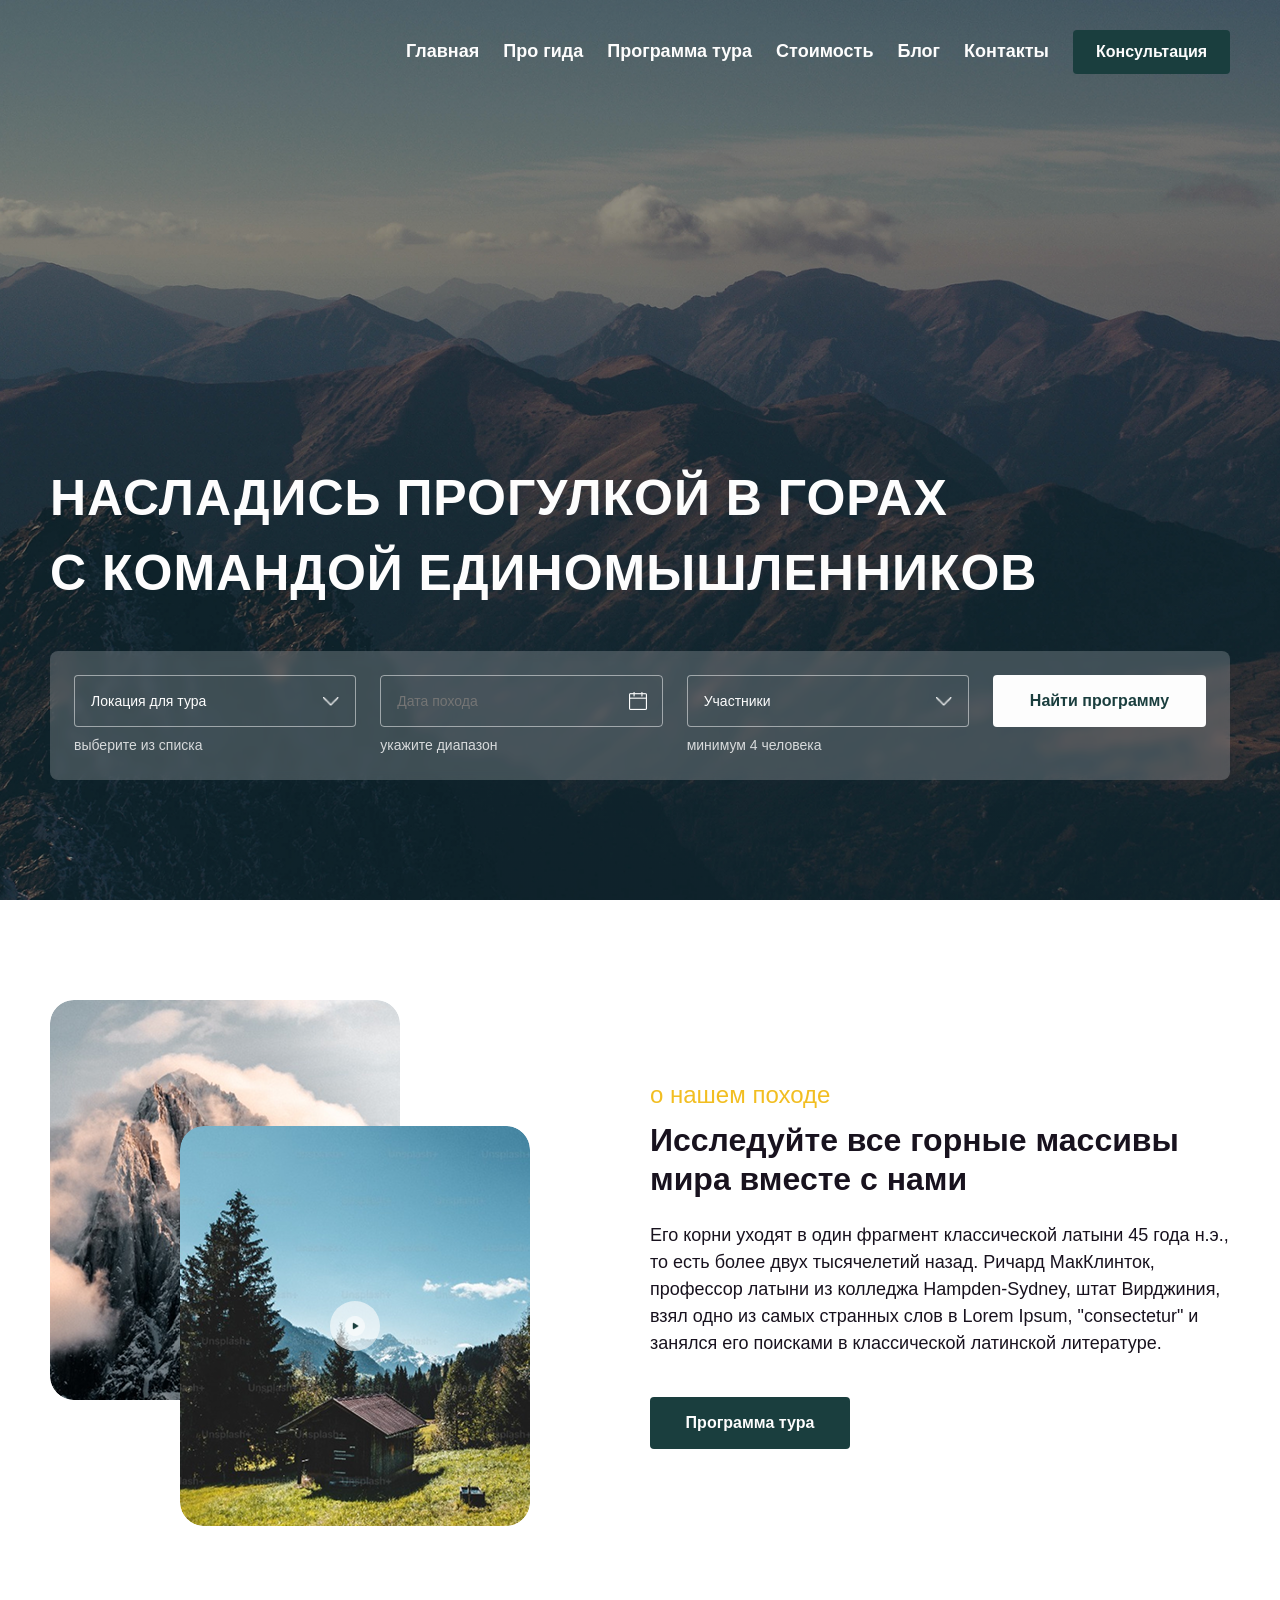
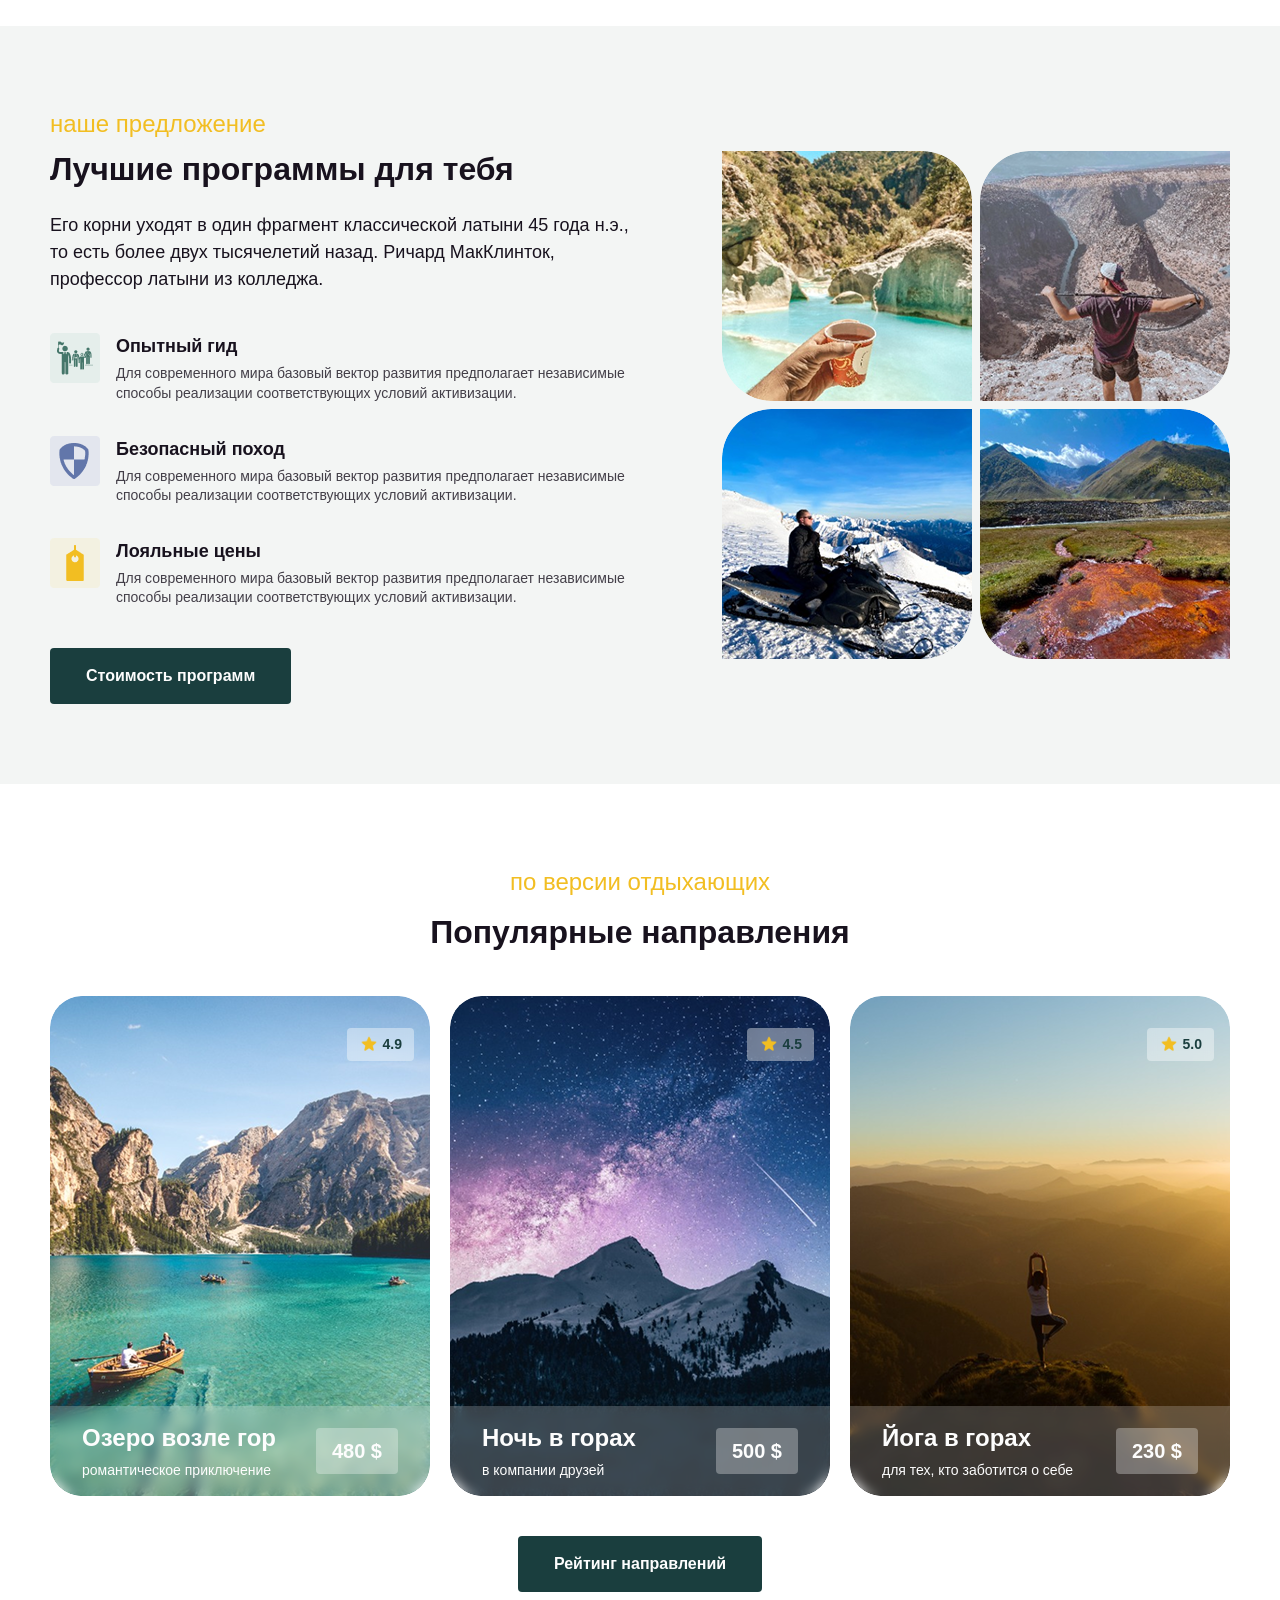
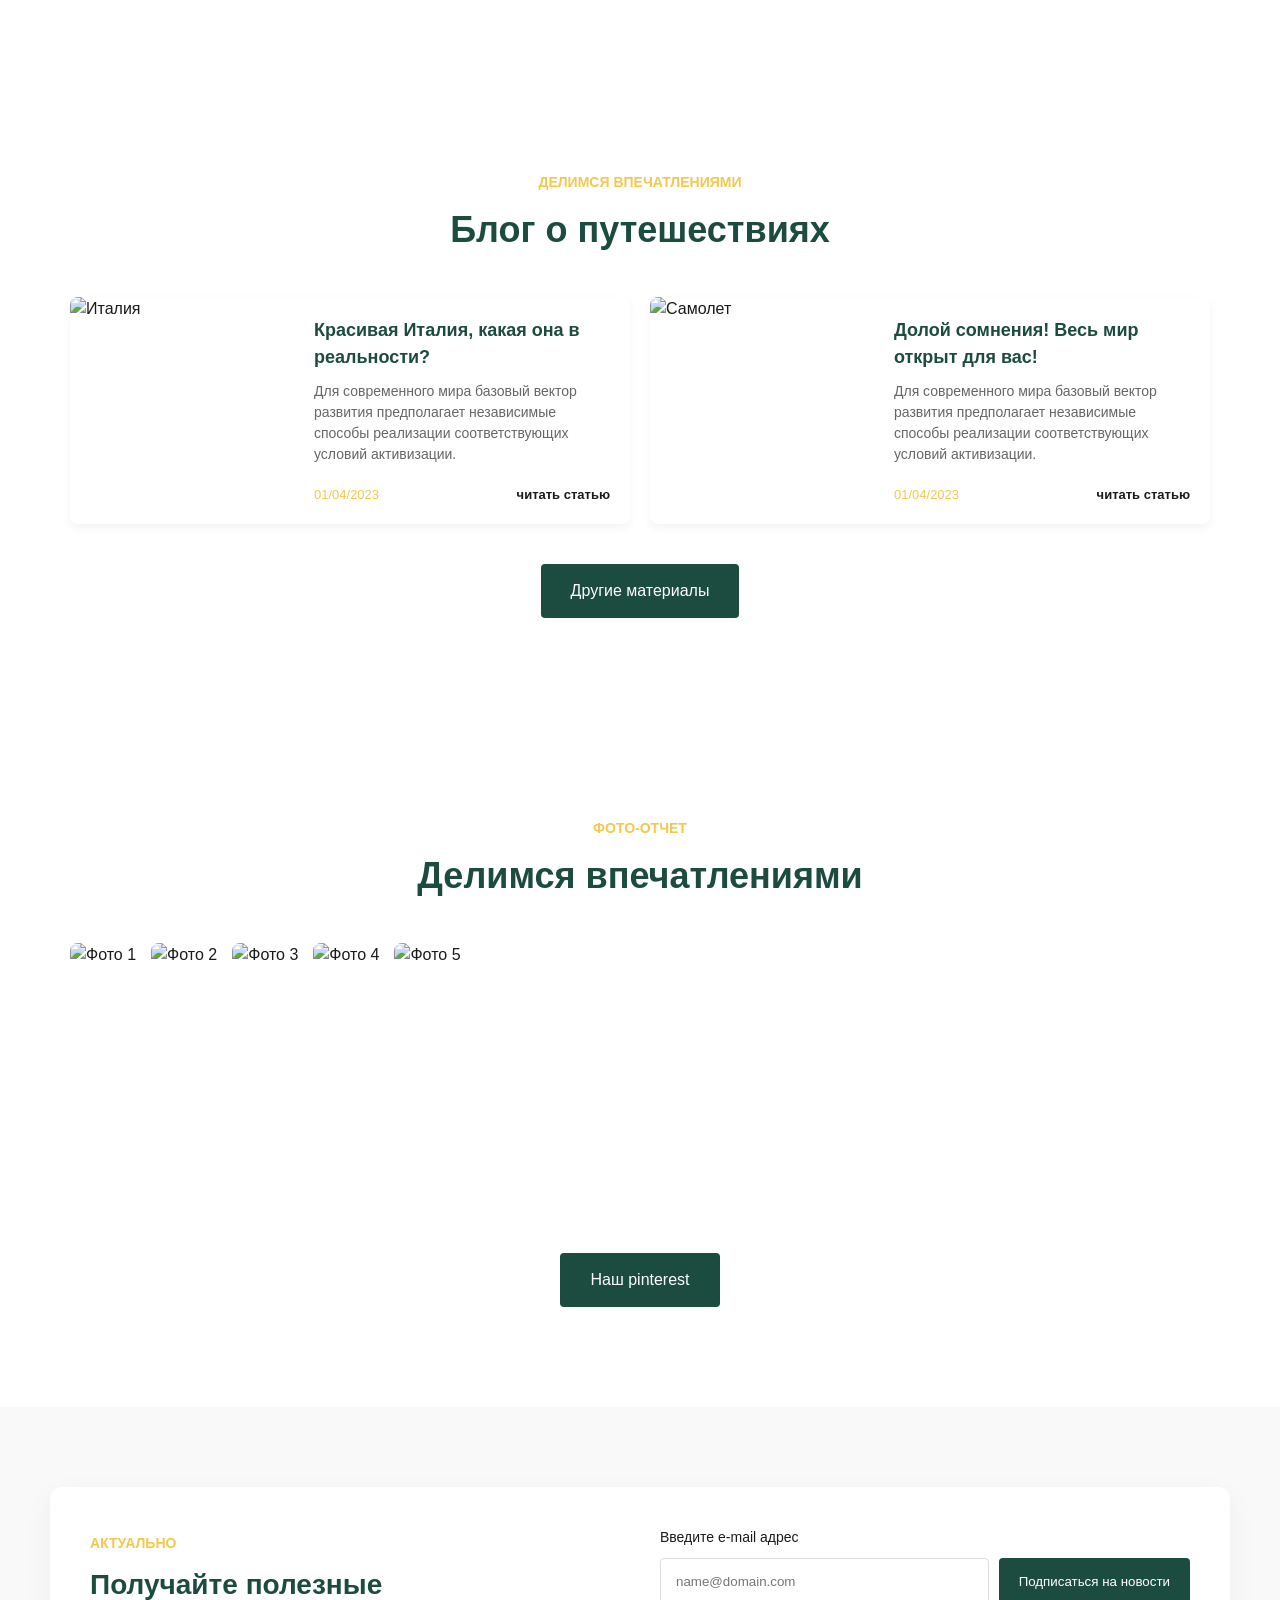
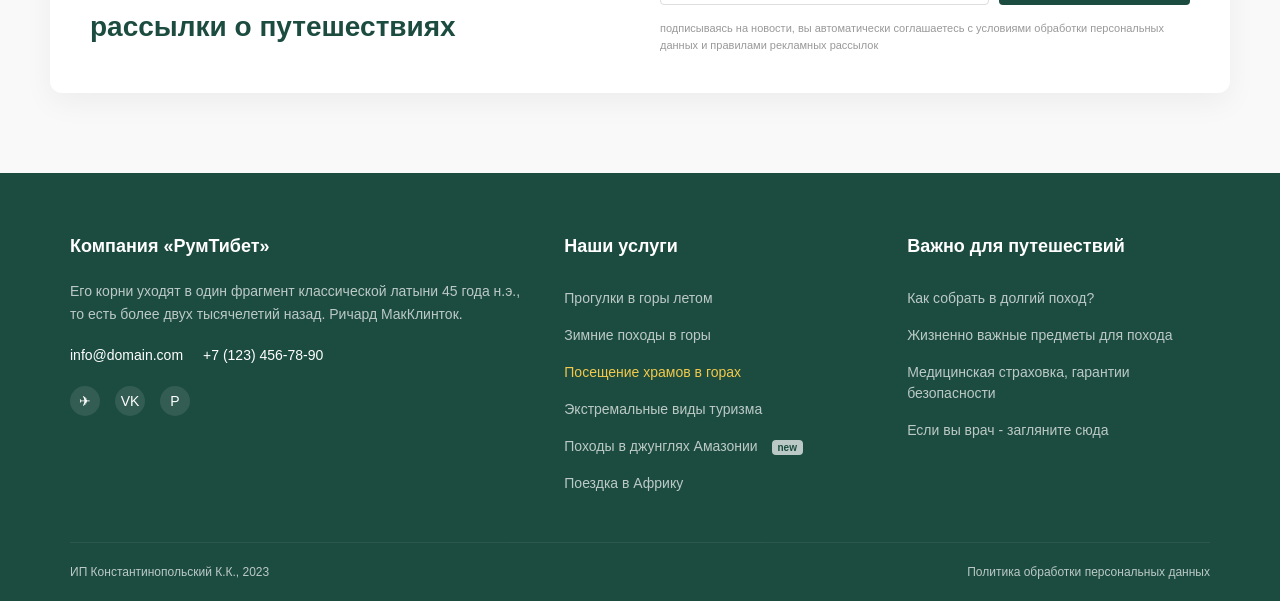
==== final/index.html @ eff153b7 "Add files via upload" ====
<!DOCTYPE html>
<html lang="ru">
<head>
  <meta charset="UTF-8">
  <meta name="viewport" content="width=device-width, initial-scale=1.0">
  <title>РумТибет</title>
  <link rel="stylesheet" href="style.css">
</head>
<body>

 <!-- header -->
  <header class="header">
    <div class="header__container">
      <a class="header-logo" href="#">
        <img class="header-logo__img" src="./image/header/ 19 2.png" alt="">
      </a>

      <nav class="header__nav">
        <ul class="header__nav-list">
          <li><a class="header__nav-link" href="#hero">Главная</a></li>
          <li><a class="header__nav-link" href="#about">Про гида</a></li>
          <li><a class="header__nav-link" href="#programs">Программа тура</a></li>
          <li><a class="header__nav-link" href="#directions">Стоимость</a></li>
          <li><a class="header__nav-link" href="#blog">Блог</a></li>
          <li><a class="header__nav-link" href="#footer">Контакты</a></li>
        </ul>
        <a href="#" class="header__button">Консультация</a>
      </nav>
    </div>
  </header>

  <main>
    <!-- hero -->
    <section class="hero" id="hero">
      <div class="hero__container">
        <h1 class="hero__title">Насладись прогулкой в горах<br>с командой единомышленников</h1>
        
        <!-- form -->
      <form class="hero__form">
  <div class="hero__form-group">
    <div class="hero__form-wrapper">
      <select class="hero__form-select">
        <option value="" disabled selected hidden>Локация для тура</option>
      </select>
    </div>
    <span class="hero__form-hint">выберите из списка</span>
  </div>
  
  <div class="hero__form-group">
    <div class="hero__form-wrapper">
      <input type="text" class="hero__form-input" placeholder="Дата похода">
      <img class="hero__form-icon" src="./image/hero/formkit_date.png">
    </div>
    <span class="hero__form-hint">укажите диапазон</span>
  </div>
  
  <div class="hero__form-group">
    <div class="hero__form-wrapper">
      <select class="hero__form-select">
        <option value="" disabled selected hidden>Участники</option>
      </select>
    </div>
    <span class="hero__form-hint">минимум 4 человека</span>
  </div>
  
  <button type="button" class="hero__form-button">Найти программу</button>
</form>
      </div>
    </section>

    <!--about --> 
<section class="about" id="about">
  <div class="about__container">
    <div class="about__images">
      <img src="./image/about/Rectangle 5.png" alt="Горы" class="about__img-back">
      
      <div class="about__img-front-wrapper">
        <img src="./image/about/Rectangle 4.png" alt="Домик" class="about__img-front">
        <div class="about__play">
          <img src="./image/about/Group 2.png" alt="Play">
        </div>
      </div>
    </div>

    <div class="about__content">
      <span class="about__subtitle">о нашем походе</span>
      <h2 class="about__title">Исследуйте все горные массивы мира вместе с нами</h2>
      <p class="about__text">Его корни уходят в один фрагмент классической латыни 45 года н.э., то есть более двух тысячелетий назад. Ричард МакКлинток, профессор латыни из колледжа Hampden-Sydney, штат Вирджиния, взял одно из самых странных слов в Lorem Ipsum, "consectetur" и занялся его поисками в классической латинской литературе.</p>
      <a href="#" class="about__button">Программа тура</a>
    </div>
    
  </div>
</section>

    <!--  programs  -->
<section class="programs" id="programs">
  <div class="programs__container">
    <div class="programs__content">
      <span class="programs__subtitle">наше предложение</span>
      <h2 class="programs__title">Лучшие программы для тебя</h2>
      
      <p class="programs__desc">
        Его корни уходят в один фрагмент классической латыни 45 года н.э., то есть более двух тысячелетий назад. Ричард МакКлинток, профессор латыни из колледжа.
      </p>

      <div class="programs__list">
        <div class="feature">
          <img src="./image/programs/Group 16.png" alt="Гид" class="feature__icon">
          <div class="feature__info">
            <h3 class="feature__title">Опытный гид</h3>
            <p class="feature__text">Для современного мира базовый вектор развития предполагает независимые способы реализации соответствующих условий активизации.</p>
          </div>
        </div>

        <div class="feature">
          <img src="./image/programs/Group 17.png" alt="Безопасность" class="feature__icon">
          <div class="feature__info">
            <h3 class="feature__title">Безопасный поход</h3>
            <p class="feature__text">Для современного мира базовый вектор развития предполагает независимые способы реализации соответствующих условий активизации.</p>
          </div>
        </div>

        <div class="feature">
          <img src="./image/programs/Group 18.png" alt="Цены" class="feature__icon">
          <div class="feature__info">
            <h3 class="feature__title">Лояльные цены</h3>
            <p class="feature__text">Для современного мира базовый вектор развития предполагает независимые способы реализации соответствующих условий активизации.</p>
          </div>
        </div>
      </div>

      <a href="#" class="programs__button">Стоимость программ</a>
    </div>

    <div class="programs__gallery">
      <img src="./image/programs/Rectangle 8.png" alt="Программа 1" class="programs__img programs__img_1">
      <img src="./image/programs/Rectangle 9.png" alt="Программа 2" class="programs__img programs__img_2">
      <img src="./image/programs/Rectangle 10.png" alt="Программа 3" class="programs__img programs__img_3">
      <img src="./image/programs/Rectangle 11.png" alt="Программа 4" class="programs__img programs__img_4">
    </div>

  </div>
</section>

    <!-- scroll -->
<section class="directions" id="directions">
  <div class="directions__container">
    <span class="directions__subtitle">по версии отдыхающих</span>
    <h2 class="directions__title">Популярные направления</h2>
    <div class="directions__grid">
      <article class="tour-card">
        <div class="tour-card__image-wrapper">
          <img src="./image/scroll/фоновое изображение.png" alt="Озеро возле гор" class="tour-card__img">
          <div class="tour-card__rating">
            <img src="./image/scroll/ic_round-star.png" alt="Звезда" class="tour-card__star">
            <span class="tour-card__rating-text">4.9</span>
          </div>
          
          <div class="tour-card__info">
            <div class="tour-card__text-content">
              <h3 class="tour-card__title">Озеро возле гор</h3>
              <p class="tour-card__desc">романтическое приключение</p>
            </div>
            <div class="tour-card__price">480 $</div>
          </div>
        </div>
      </article>
      <article class="tour-card">
        <div class="tour-card__image-wrapper">
          <img src="./image/scroll/фоновое изображение (1).png" alt="Ночь в горах" class="tour-card__img">
          
          <div class="tour-card__rating">
            <img src="./image/scroll/ic_round-star.png" alt="Звезда" class="tour-card__star">
            <span class="tour-card__rating-text">4.5</span>
          </div>
          
          <div class="tour-card__info">
            <div class="tour-card__text-content">
              <h3 class="tour-card__title">Ночь в горах</h3>
              <p class="tour-card__desc">в компании друзей</p>
            </div>
            <div class="tour-card__price">500 $</div>
          </div>
        </div>
      </article>
      <article class="tour-card">
        <div class="tour-card__image-wrapper">
          <img src="./image/scroll/фоновое изображение (2).png" alt="Йога в горах" class="tour-card__img">
          
          <div class="tour-card__rating">
            <img src="./image/scroll/ic_round-star.png" alt="Звезда" class="tour-card__star">
            <span class="tour-card__rating-text">5.0</span>
          </div>
          
          <div class="tour-card__info">
            <div class="tour-card__text-content">
              <h3 class="tour-card__title">Йога в горах</h3>
              <p class="tour-card__desc">для тех, кто заботится о себе</p>
            </div>
            <div class="tour-card__price">230 $</div>
          </div>
        </div>
      </article>

    </div>

    <a href="#" class="directions__button">Рейтинг направлений</a>
  </div>
</section>

    <!-- blog -->
    <section class="blog" id="blog">
      <div class="blog__container">
        <span class="blog__subtitle">делимся впечатлениями</span>
        <h2 class="blog__title">Блог о путешествиях</h2>
        
        <div class="blog__grid">
          <article class="blog__card">
            <img src="https://images.unsplash.com/photo-1516483638261-f4085ee6b6ce?q=80&w=400&auto=format&fit=crop" alt="Италия" class="blog__img">
            <div class="blog__content">
              <h3 class="blog__card-title">Красивая Италия, какая она в реальности?</h3>
              <p class="blog__card-text">Для современного мира базовый вектор развития предполагает независимые способы реализации соответствующих условий активизации.</p>
              <div class="blog__footer">
                <span class="blog__date">01/04/2023</span>
                <a href="#" class="blog__link">читать статью</a>
              </div>
            </div>
          </article>
          <article class="blog__card">
            <img src="https://images.unsplash.com/photo-1542259009477-d625272157b7?q=80&w=400&auto=format&fit=crop" alt="Самолет" class="blog__img">
            <div class="blog__content">
              <h3 class="blog__card-title">Долой сомнения! Весь мир открыт для вас!</h3>
              <p class="blog__card-text">Для современного мира базовый вектор развития предполагает независимые способы реализации соответствующих условий активизации.</p>
              <div class="blog__footer">
                <span class="blog__date">01/04/2023</span>
                <a href="#" class="blog__link">читать статью</a>
              </div>
            </div>
          </article>
        </div>
        <a href="#" class="blog__button">Другие материалы</a>
      </div>
    </section>

    <!-- gallery -->
    <section class="gallery">
      <div class="gallery__container">
        <span class="gallery__subtitle">фото-отчет</span>
        <h2 class="gallery__title">Делимся впечатлениями</h2>
        
        <div class="gallery__slider">
          <img src="https://images.unsplash.com/photo-1506744038136-46273834b3fb?q=80&w=400&auto=format&fit=crop" alt="Фото 1" class="gallery__img">
          <img src="https://images.unsplash.com/photo-1519681393784-d120267933ba?q=80&w=400&auto=format&fit=crop" alt="Фото 2" class="gallery__img">
          <img src="https://images.unsplash.com/photo-1454496522488-7a8e488e8606?q=80&w=400&auto=format&fit=crop" alt="Фото 3" class="gallery__img">
          <img src="https://images.unsplash.com/photo-1476610182048-b716b8518aae?q=80&w=400&auto=format&fit=crop" alt="Фото 4" class="gallery__img">
          <img src="https://images.unsplash.com/photo-1464822759023-fed622ff2c3b?q=80&w=400&auto=format&fit=crop" alt="Фото 5" class="gallery__img">
        </div>
        <a href="#" class="gallery__button">Наш pinterest</a>
      </div>
    </section>

    <!-- subscribe -->
    <section class="subscribe">
      <div class="subscribe__container">
        <div class="subscribe__info">
          <span class="subscribe__subtitle">актуально</span>
          <h2 class="subscribe__title">Получайте полезные <br> рассылки о путешествиях</h2>
        </div>
        <form class="subscribe__form">
          <label class="subscribe__label" for="email">Введите e-mail адрес</label>
          <div class="subscribe__input-group">
            <input type="email" id="email" class="subscribe__input" placeholder="name@domain.com">
            <button type="submit" class="subscribe__button">Подписаться на новости</button>
          </div>
          <p class="subscribe__agree">подписываясь на новости, вы автоматически соглашаетесь с условиями обработки персональных данных и правилами рекламных рассылок</p>
        </form>
      </div>
    </section>
  </main>

  <!--footer -->
  <footer class="footer " id="footer">
    <div class="footer__container">
      <div class="footer__grid">
        <div class="footer__company">
          <h3 class="footer__title">Компания «РумТибет»</h3>
          <p class="footer__text">Его корни уходят в один фрагмент классической латыни 45 года н.э., то есть более двух тысячелетий назад. Ричард МакКлинток.</p>
          <div class="footer__contact">
            <a href="mailto:info@domain.com">info@domain.com</a>
            <a href="tel:+71234567890">+7 (123) 456-78-90</a>
          </div>
          <div class="footer__socials">
            <a href="#" class="footer__social-link">✈</a>
            <a href="#" class="footer__social-link">VK</a>
            <a href="#" class="footer__social-link">P</a>
          </div>
        </div>

        <div class="footer__services">
          <h3 class="footer__title">Наши услуги</h3>
          <ul class="footer__list">
            <li><a href="#" class="footer__link">Прогулки в горы летом</a></li>
            <li><a href="#" class="footer__link">Зимние походы в горы</a></li>
            <li><a href="#" class="footer__link footer__link_active">Посещение храмов в горах</a></li>
            <li><a href="#" class="footer__link">Экстремальные виды туризма</a></li>
            <li><a href="#" class="footer__link">Походы в джунглях Амазонии <span class="footer__badge">new</span></a></li>
            <li><a href="#" class="footer__link">Поездка в Африку</a></li>
          </ul>
        </div>

        <div class="footer__important">
          <h3 class="footer__title">Важно для путешествий</h3>
          <ul class="footer__list">
            <li><a href="#" class="footer__link">Как собрать в долгий поход?</a></li>
            <li><a href="#" class="footer__link">Жизненно важные предметы для похода</a></li>
            <li><a href="#" class="footer__link">Медицинская страховка, гарантии безопасности</a></li>
            <li><a href="#" class="footer__link">Если вы врач - загляните сюда</a></li>
          </ul>
        </div>
      </div>
      
      <div class="footer__bottom">
        <p class="footer__copyright">ИП Константинопольский К.К., 2023</p>
        <a href="#" class="footer__policy">Политика обработки персональных данных</a>
      </div>
    </div>
  </footer>

</body>
</html>
---- final/style.css ----
* { box-sizing: border-box; margin: 0; padding: 0; }
body { font-family: Arial, sans-serif; line-height: 1.5; color: #1a1a1a; }
html {
  scroll-behavior: smooth;
}
a { text-decoration: none; color: inherit; }
img { max-width: 100%; display: block; }

/* header */
.header {
  position: absolute;
  top: 16px; 
  left: 0;
  width: 100%;
  z-index: 100;
}

.header__container {
  width: 1180px;
  height: 72px; 
  margin: 0 auto;
  display: flex;
  justify-content: space-between; 
  align-items: center;
}

.header-logo__img {
  width: 137;
height: 72;
opacity: 1;
 
}

.header__nav {
  display: flex;
  align-items: center;
  gap: 24px; 
}

.header__nav-list {
  display: flex;
  gap: 24px;
  list-style: none;
}

.header__nav-link {
  color: #FDFDFD;
  font-size: 18px; 
  font-weight: 600; 
  font-family: 'Nunito Sans', Arial, sans-serif; 
  line-height: 1; 
}

.header__button {
  background-color: #1A3E3E; 
  color: #FDFDFD;
  width: 157px;
  height: 44px; 
  border-radius: 4px; 
  display: flex;
  justify-content: center;
  align-items: center;
  font-size: 16px;
  font-weight: 700;
  font-family: 'Nunito Sans', Arial, sans-serif;
}

/* hero */
.hero {
  background: linear-gradient(rgba(0,0,0,0.3), rgba(0,0,0,0.3)), 
              url('./image/hero/Rectangle\ 1.png') center/cover no-repeat;
  min-height: 100vh;
  display: flex;
  align-items: flex-end; 
  padding-bottom: 120px; 
  padding-top: 0; 
}

.hero__container {
  width: 1180px; 
  margin: 0 auto;
}

.hero__title {
  width: 1080px; 
  font-family: 'NEXT ART', Arial, sans-serif; 
  font-size: 50px; 
  font-weight: 700; 
  line-height: 1.5; 
  letter-spacing: 0.02em; 
  color: #FDFDFD; 
  margin-bottom: 40px; 
  text-transform: uppercase;
}

/* form */
.hero__form {
  width: 1180px;
  background: rgba(255, 255, 255, 0.2);
  backdrop-filter: blur(5px);
  border-radius: 8px;
  padding: 24px;
  display: flex;
  gap: 24px;
  align-items: flex-start;
}

.hero__form-group {
  flex: 1;
  display: flex;
  flex-direction: column;
  gap: 8px;
}

.hero__form-wrapper {
  position: relative;
  width: 100%;
}

.hero__form-select,
.hero__form-input {
  width: 100%;
  height: 52px;
  padding: 0 45px 0 16px; 
  border: 1px solid rgba(255, 255, 255, 0.5);
  background: transparent;
  color: #FDFDFD;
  border-radius: 4px;
  font-size: 14px;
  font-family: 'Nunito Sans', Arial, sans-serif;
  outline: none;
  cursor: pointer;
  appearance: none; 
}

.hero__form-icon {
  position: absolute;
  right: 16px;
  top: 50%;
  transform: translateY(-50%);
  pointer-events: none; 
}

.hero__form-select {
  background-image: url("./image/hero/Vector\ \(2\).png");
  background-repeat: no-repeat;
  background-position: right 16px center;
  background-size: 16px;
}

.hero__form-select option {
  color: #000;
  background: #fff;
}

.hero__form-hint {
  font-size: 14px;
  color: #FDFDFD;
  opacity: 0.8;
  font-family: 'Nunito Sans', Arial, sans-serif;
}

.hero__form-button {
  width: 213px;
  height: 52px;
  background: #FDFDFD;
  color: #1A3E3E;
  border: none;
  border-radius: 4px;
  font-weight: 700;
  font-size: 16px;
  font-family: 'Nunito Sans', Arial, sans-serif;
  cursor: pointer;
  white-space: nowrap;
  align-self: flex-start;
}

/* about */
.about {
  padding: 100px 0;
  background: #fff;
}

.about__container {
  width: 1180px; 
  margin: 0 auto;
  display: flex;
  justify-content: space-between;
  align-items: center;
}

.about__images {
  position: relative;
  width: 480px; 
  height: 526px;
}

.about__img-back {
  position: absolute;
  top: 0;
  left: 0;
  width: 350px;
  height: 400px;
  border-radius: 24px;
  object-fit: cover;
  z-index: 1;
}

.about__img-front-wrapper {
  position: absolute;
  bottom: 0;
  right: 0;
  width: 350px;
  height: 400px;
  z-index: 2;
}

.about__img-front {
  width: 100%;
  height: 100%;
  border-radius: 24px;
  object-fit: cover;
  box-sizing: border-box;
}

.about__play {
  position: absolute;
  top: 50%;
  left: 50%;
  transform: translate(-50%, -50%);
  width: 50px;
  height: 50px;
  background: rgba(253, 253, 253, 0.6);
  border-radius: 50%;
  display: flex;
  align-items: center;
  justify-content: center;
  cursor: pointer;
}

.about__play img {
  width: 20px;
  height: 20px;
}

.about__content {
  width: 580px;
}

.about__subtitle {
  color: #F2BE22;
  font-size: 24px;
  font-weight: 400;
  font-family: 'Nunito Sans', sans-serif;
  margin-bottom: 8px;
  display: block;
}

.about__title {
  font-size: 32px;
  font-weight: 800;
  line-height: 1.2;
  color: #18121E;
  margin-bottom: 24px;
  font-family: 'Nunito Sans', sans-serif;
}

.about__text {
  font-size: 18px;
  line-height: 1.5;
  color: #18121E;
  margin-bottom: 40px;
  font-family: 'Nunito Sans', sans-serif;
}

.about__button {
  display: inline-block;
  background: #1A3E3E;
  color: #FDFDFD;
  width: 200px;
  height: 52px;
  line-height: 52px;
  text-align: center;
  border-radius: 4px;
  font-weight: 600;
  font-family: 'Nunito Sans', sans-serif;
  text-decoration: none;
}

/* programs*/
.programs {
  padding: 80px 0;
  background: #F3F5F4;
}

.programs__container {
  width: 1180px;
  margin: 0 auto;
  display: flex;
  justify-content: space-between;
  align-items: center; 
}

.programs__content {
  width: 580px; 
}

.programs__subtitle {
  color: #F2BE22; 
  font-size: 24px; 
  font-weight: 400;
  font-family: 'Nunito Sans', sans-serif;
  display: block;
  margin-bottom: 8px;
}

.programs__title {
  font-size: 32px;
  font-weight: 800; 
  color: #18121E;
  line-height: 1.2;
  margin-bottom: 24px;
  font-family: 'Nunito Sans', sans-serif;
}

.programs__desc {
  font-size: 18px; 
  color: #18121E;
  line-height: 1.5;
  margin-bottom: 40px;
  font-family: 'Nunito Sans', sans-serif;
}

.programs__list {
  display: flex;
  flex-direction: column;
  gap: 32px; 
  margin-bottom: 40px;
}

.feature {
  display: flex;
  gap: 16px;
}

.feature__icon {
  width: 50px; 
  height: 50px;
  object-fit: contain;
}

.feature__title {
  font-size: 18px;
  font-weight: 700;
  color: #18121E;
  margin-bottom: 4px;
  font-family: 'Nunito Sans', sans-serif;
}

.feature__text {
  font-size: 14px;
  color: #18121E;
  line-height: 1.4;
  opacity: 0.8; 
  font-family: 'Nunito Sans', sans-serif;
}

.programs__button {
  display: inline-block;
  background: #1A3E3E;
  color: #FDFDFD;
  padding: 16px 36px; 
  border-radius: 4px; 
  font-size: 16px;
  font-weight: 600;
  font-family: 'Nunito Sans', sans-serif;
  text-decoration: none;
  transition: 0.3s;
}

.programs__button:hover {
  background: #0f2e2e;
}

.programs__gallery {
  display: grid;
  grid-template-columns: 250px 250px; 
  grid-template-rows: 250px 250px;   
  gap: 8px;
}

.programs__img {
  width: 100%;
  height: 100%;
  object-fit: cover;
  border-radius: 50px; 
}

.programs__img_1 {
  border-bottom-right-radius: 0;
  border-top-left-radius: 0;
}

.programs__img_2 {
  border-bottom-left-radius: 0;
  border-top-right-radius: 0;
}

.programs__img_3 {
  border-top-right-radius: 0;
  border-bottom-left-radius: 0;
}

.programs__img_4 {
  border-top-left-radius: 0;
  border-bottom-right-radius: 0;
}

/* scroll */
.directions {
  padding: 80px 0;
  background: #fff;
}

.directions__container {
  width: 1180px;
  margin: 0 auto;
  display: flex;
  flex-direction: column;
  align-items: center;
}

.directions__subtitle {
  color: #F2BE22;
  font-size: 24px;
  font-family: 'Nunito Sans', sans-serif;
  margin-bottom: 8px;
}

.directions__title {
  font-size: 32px;
  font-weight: 800;
  color: #18121E;
  margin-bottom: 40px;
  font-family: 'Nunito Sans', sans-serif;
}

.directions__grid {
  display: flex;
  gap: 20px; 
  margin-bottom: 40px;
}

.tour-card {
  width: 380px; 
  height: 500px;
  border-radius: 32px; 
  overflow: hidden;
  position: relative;
  background: #fff;
}

.tour-card__image-wrapper {
  width: 100%;
  height: 100%;
  position: relative;
}

.tour-card__img {
  width: 100%;
  height: 100%;
  object-fit: cover;
}

.tour-card__rating {
  position: absolute;
  top: 32px;  
  right: 16px;
  background: rgba(255, 255, 255, 0.4); 
  backdrop-filter: blur(4px);
  display: flex;
  align-items: center;
  gap: 4px;
  padding: 6px 12px; 
  border-radius: 4px; 
}

.tour-card__star {
  width: 20px; 
  height: 20px;
}

.tour-card__rating-text {
  font-size: 14px;
  font-weight: 700;
  color: #1A3E3E; 
  font-family: 'Nunito Sans', sans-serif;
}

.tour-card__info {
  position: absolute;
  bottom: 0;
  left: 0;
  width: 100%;
  height: 90px; 
  padding: 0 32px; 
  background: rgba(255, 255, 255, 0.2);
  backdrop-filter: blur(6px); 
  border-bottom-left-radius: 32px;
  border-bottom-right-radius: 32px;
  display: flex;
  justify-content: space-between;
  align-items: center;
}

.tour-card__title {
  font-size: 24px;
  font-weight: 700;
  color: #FDFDFD;
  margin-bottom: 4px;
  font-family: 'Nunito Sans', sans-serif;
}

.tour-card__desc {
  font-size: 14px;
  color: #FDFDFD;
  font-family: 'Nunito Sans', sans-serif;
}

.tour-card__price {
  background: rgba(253, 253, 253, 0.3);
  color: #FDFDFD;
  padding: 8px 16px;
  border-radius: 4px;
  font-size: 20px;
  font-weight: 700;
  font-family: 'Nunito Sans', sans-serif;
}

.directions__button {
  display: inline-block;
  background: #1A3E3E;
  color: #FDFDFD;
  padding: 16px 36px;
  border-radius: 4px;
  font-size: 16px;
  font-weight: 600;
  font-family: 'Nunito Sans', sans-serif;
  text-decoration: none;
  transition: 0.3s;
}

.directions__button:hover {
  background: #0f2e2e;
}

/* blog */
.blog { padding: 100px 0; background: #fff; }
.blog__container { max-width: 1180px; margin: 0 auto; padding: 0 20px; }
.blog__subtitle { color: #F2C94C; font-size: 14px; font-weight: 600; text-transform: uppercase; display: block; margin-bottom: 10px; text-align: center; }
.blog__title { font-size: 36px; text-align: center; color: #1C4B3F; margin-bottom: 40px; }
.blog__grid { display: grid; grid-template-columns: repeat(2, 1fr); gap: 20px; }
.blog__card { display: flex; background: #fff; border-radius: 8px; box-shadow: 0 4px 10px rgba(0,0,0,0.05); overflow: hidden; }
.blog__img { width: 40%; object-fit: cover; }
.blog__content { padding: 20px; flex: 1; display: flex; flex-direction: column; }
.blog__card-title { font-size: 18px; color: #1C4B3F; margin-bottom: 10px; }
.blog__card-text { font-size: 14px; color: #666; margin-bottom: 20px; flex-grow: 1; }
.blog__footer { display: flex; justify-content: space-between; align-items: center; }
.blog__date { color: #F2C94C; font-size: 13px; }
.blog__link { color: #1a1a1a; font-size: 13px; font-weight: bold; }
.blog__button { display: block; width: fit-content; margin: 40px auto 0; background: #1C4B3F; color: #fff; padding: 15px 30px; border-radius: 4px; }

/* gallery */
.gallery { padding: 100px 0; background: #fff; }
.gallery__container { max-width: 1180px; margin: 0 auto; padding: 0 20px; }
.gallery__subtitle { color: #F2C94C; font-size: 14px; font-weight: 600; text-transform: uppercase; display: block; margin-bottom: 10px; text-align: center; }
.gallery__title { font-size: 36px; text-align: center; color: #1C4B3F; margin-bottom: 40px; }
.gallery__slider { display: flex; gap: 15px; overflow-x: auto; padding-bottom: 20px; scroll-snap-type: x mandatory; }
.gallery__slider::-webkit-scrollbar { display: none; }
.gallery__img { height: 250px; border-radius: 8px; object-fit: cover; scroll-snap-align: start; }
.gallery__button { display: block; width: fit-content; margin: 40px auto 0; background: #1C4B3F; color: #fff; padding: 15px 30px; border-radius: 4px; }

/* subscribe */
.subscribe { padding: 80px 0; background: #f9f9f9; }
.subscribe__container { max-width: 1180px; margin: 0 auto; padding: 0 20px; background: #fff; padding: 40px; border-radius: 12px; box-shadow: 0 10px 30px rgba(0,0,0,0.05); display: grid; grid-template-columns: 1fr 1fr; gap: 40px; align-items: center; }
.subscribe__subtitle { color: #F2C94C; font-size: 14px; font-weight: 600; text-transform: uppercase; display: block; margin-bottom: 10px; }
.subscribe__title { font-size: 28px; color: #1C4B3F; }
.subscribe__label { display: block; font-size: 14px; margin-bottom: 10px; }
.subscribe__input-group { display: flex; gap: 10px; margin-bottom: 15px; }
.subscribe__input { flex: 1; padding: 15px; border: 1px solid #ddd; border-radius: 4px; outline: none; }
.subscribe__button { background: #1C4B3F; color: #fff; padding: 15px 20px; border: none; border-radius: 4px; cursor: pointer; }
.subscribe__agree { font-size: 11px; color: #999; }

/* footer */
.footer { background: #1C4B3F; color: #fff; padding: 60px 0 20px; }
.footer__container { max-width: 1180px; margin: 0 auto; padding: 0 20px; }
.footer__grid { display: grid; grid-template-columns: 1.5fr 1fr 1fr; gap: 40px; margin-bottom: 40px; }
.footer__title { font-size: 18px; margin-bottom: 20px; }
.footer__text { font-size: 14px; opacity: 0.7; margin-bottom: 20px; line-height: 1.6; }
.footer__contact { display: flex; gap: 20px; margin-bottom: 20px; font-size: 14px; }
.footer__socials { display: flex; gap: 15px; }
.footer__social-link { width: 30px; height: 30px; background: rgba(255,255,255,0.1); border-radius: 50%; display: flex; align-items: center; justify-content: center; font-size: 14px; }
.footer__list { list-style: none; }
.footer__link { font-size: 14px; opacity: 0.7; display: block; padding: 8px 0; transition: 0.3s; }
.footer__link:hover, .footer__link_active { opacity: 1; color: #F2C94C; }
.footer__badge { background: #fff; color: #1C4B3F; padding: 2px 6px; border-radius: 4px; font-size: 10px; font-weight: bold; margin-left: 10px; }
.footer__bottom { border-top: 1px solid rgba(255,255,255,0.1); padding-top: 20px; display: flex; justify-content: space-between; font-size: 12px; opacity: 0.7; }
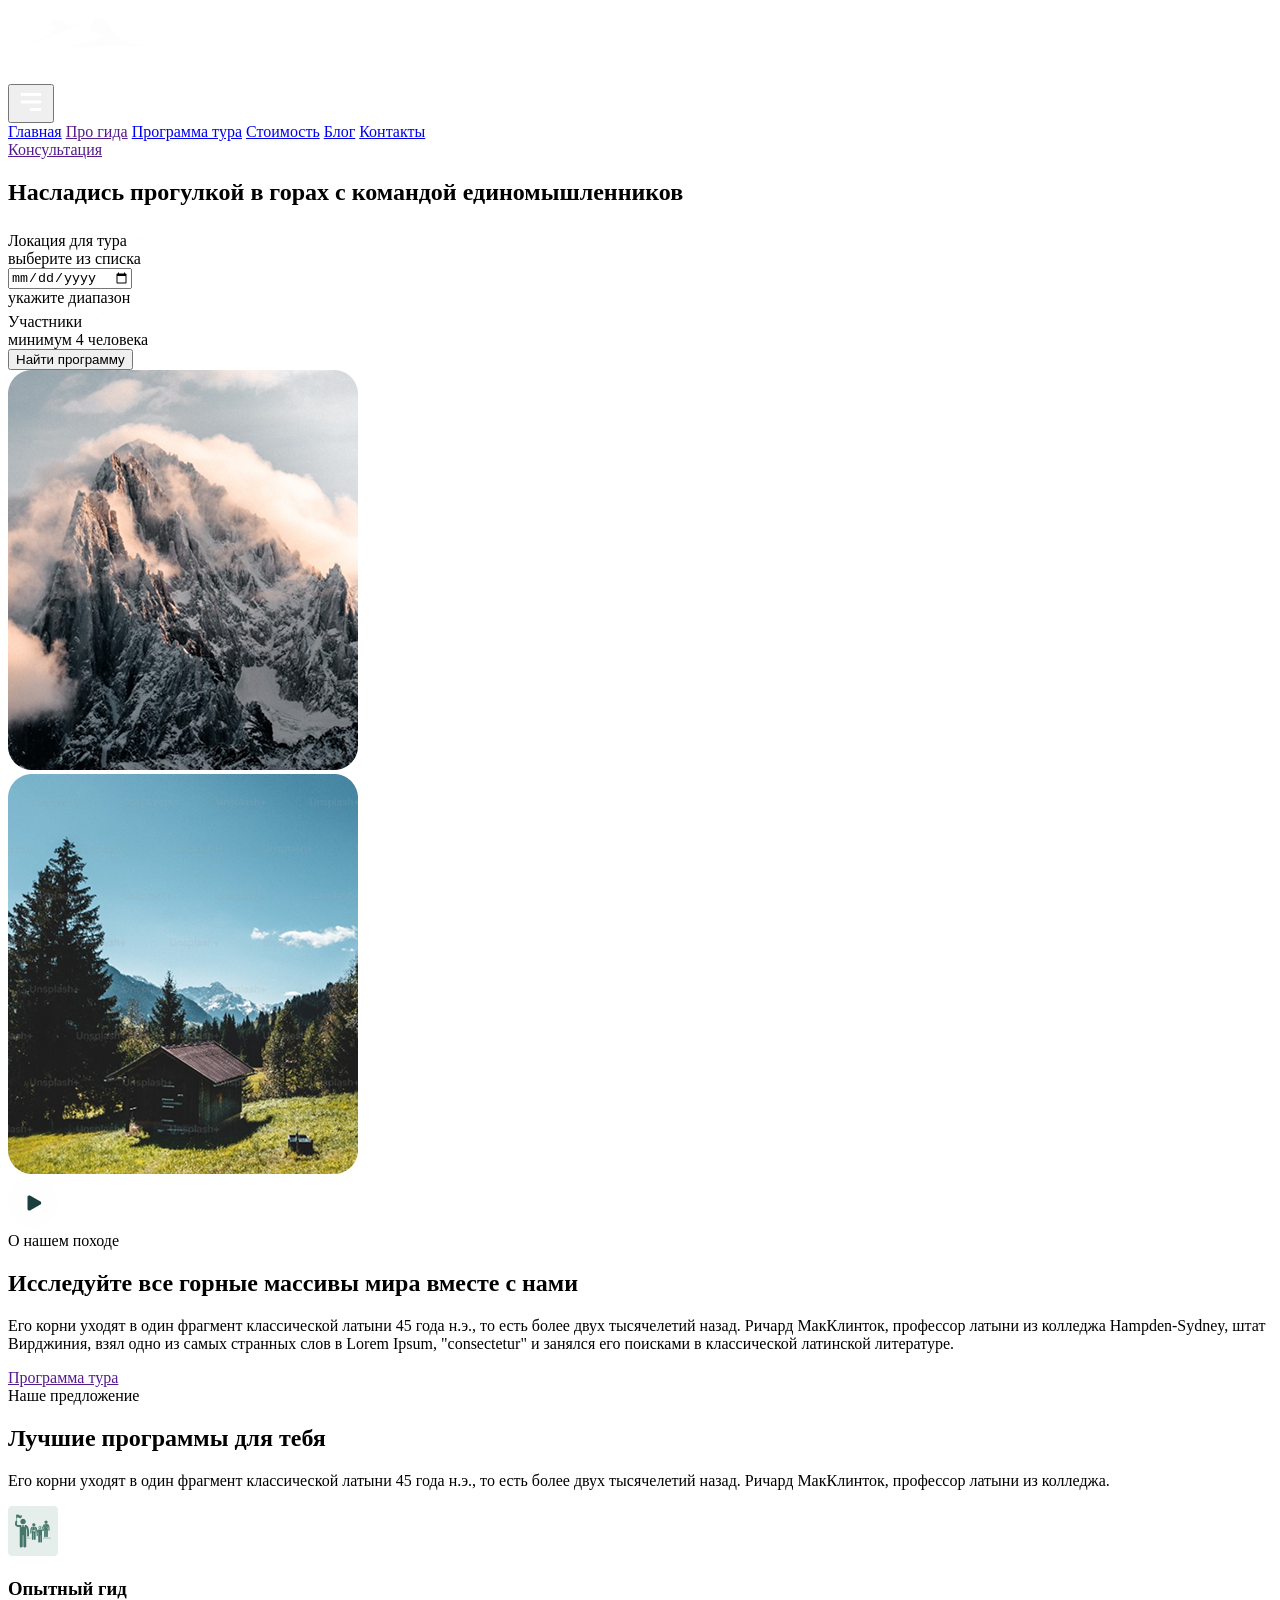
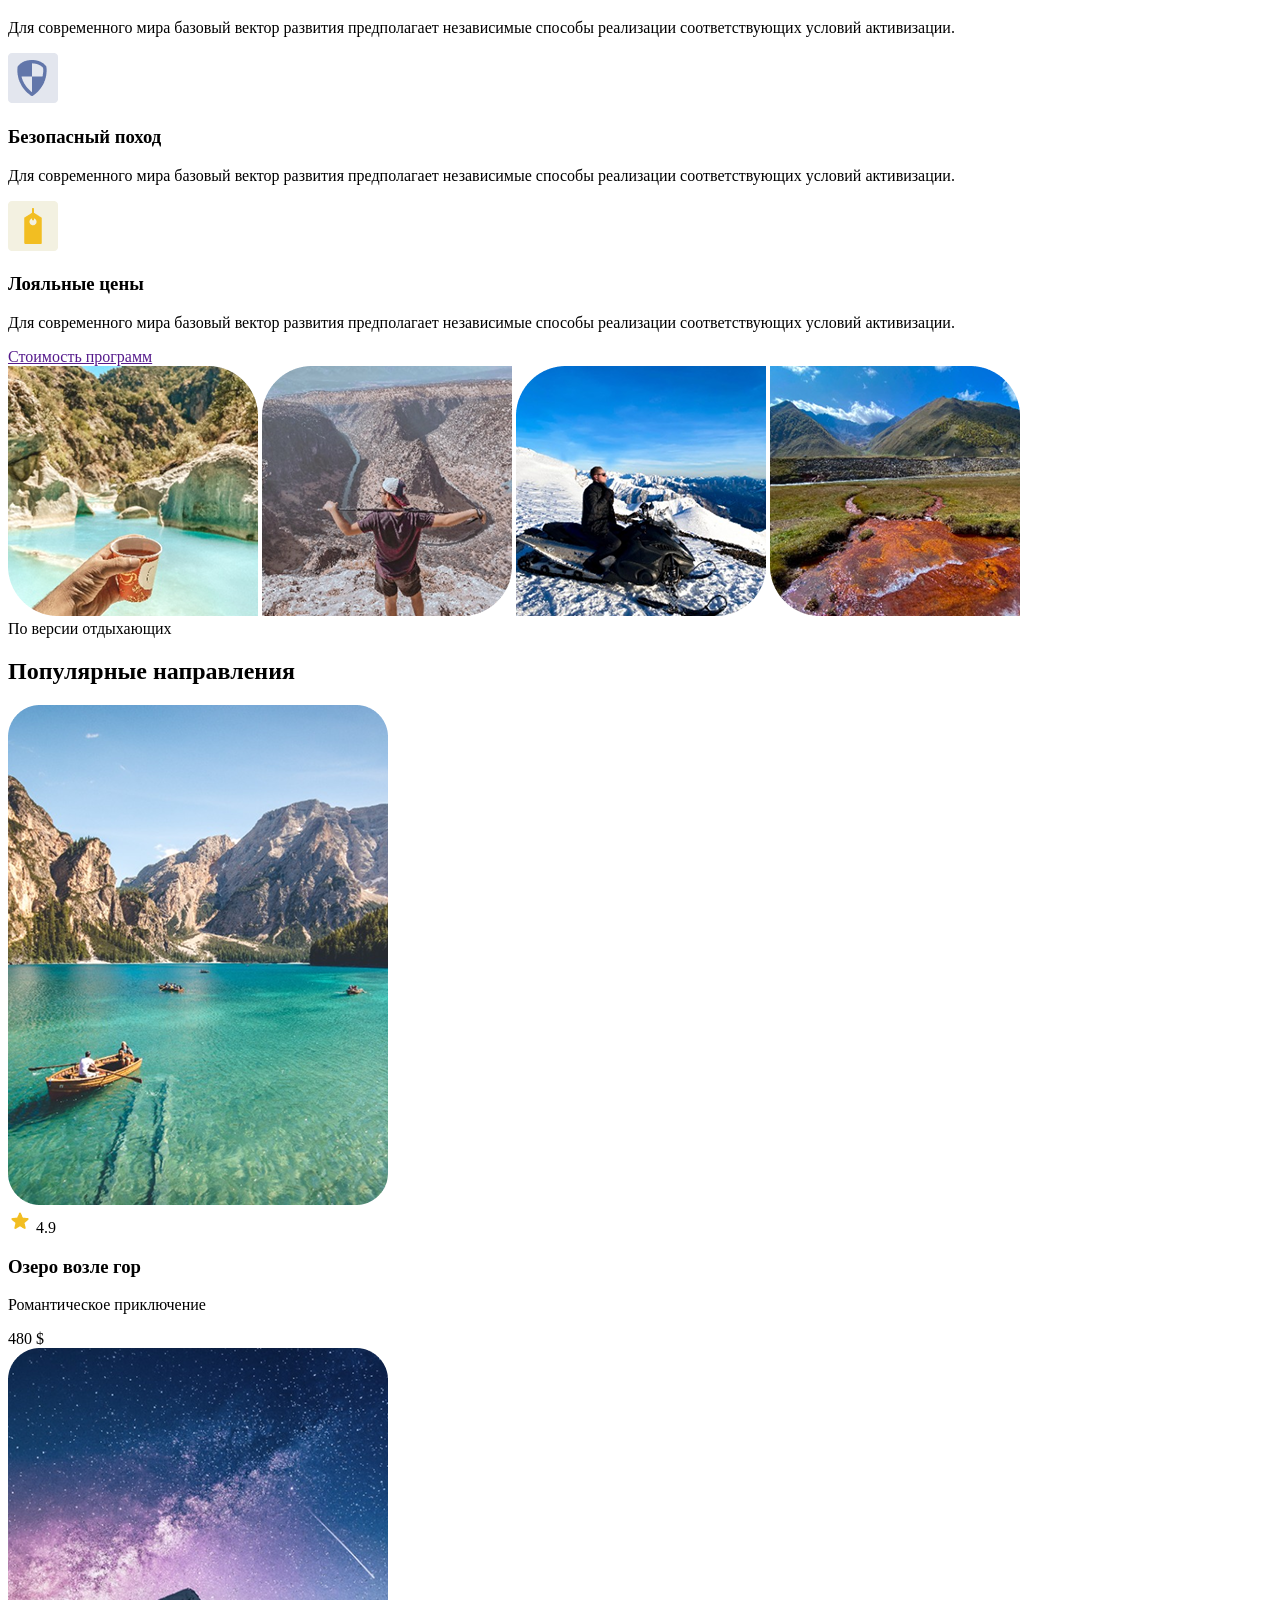
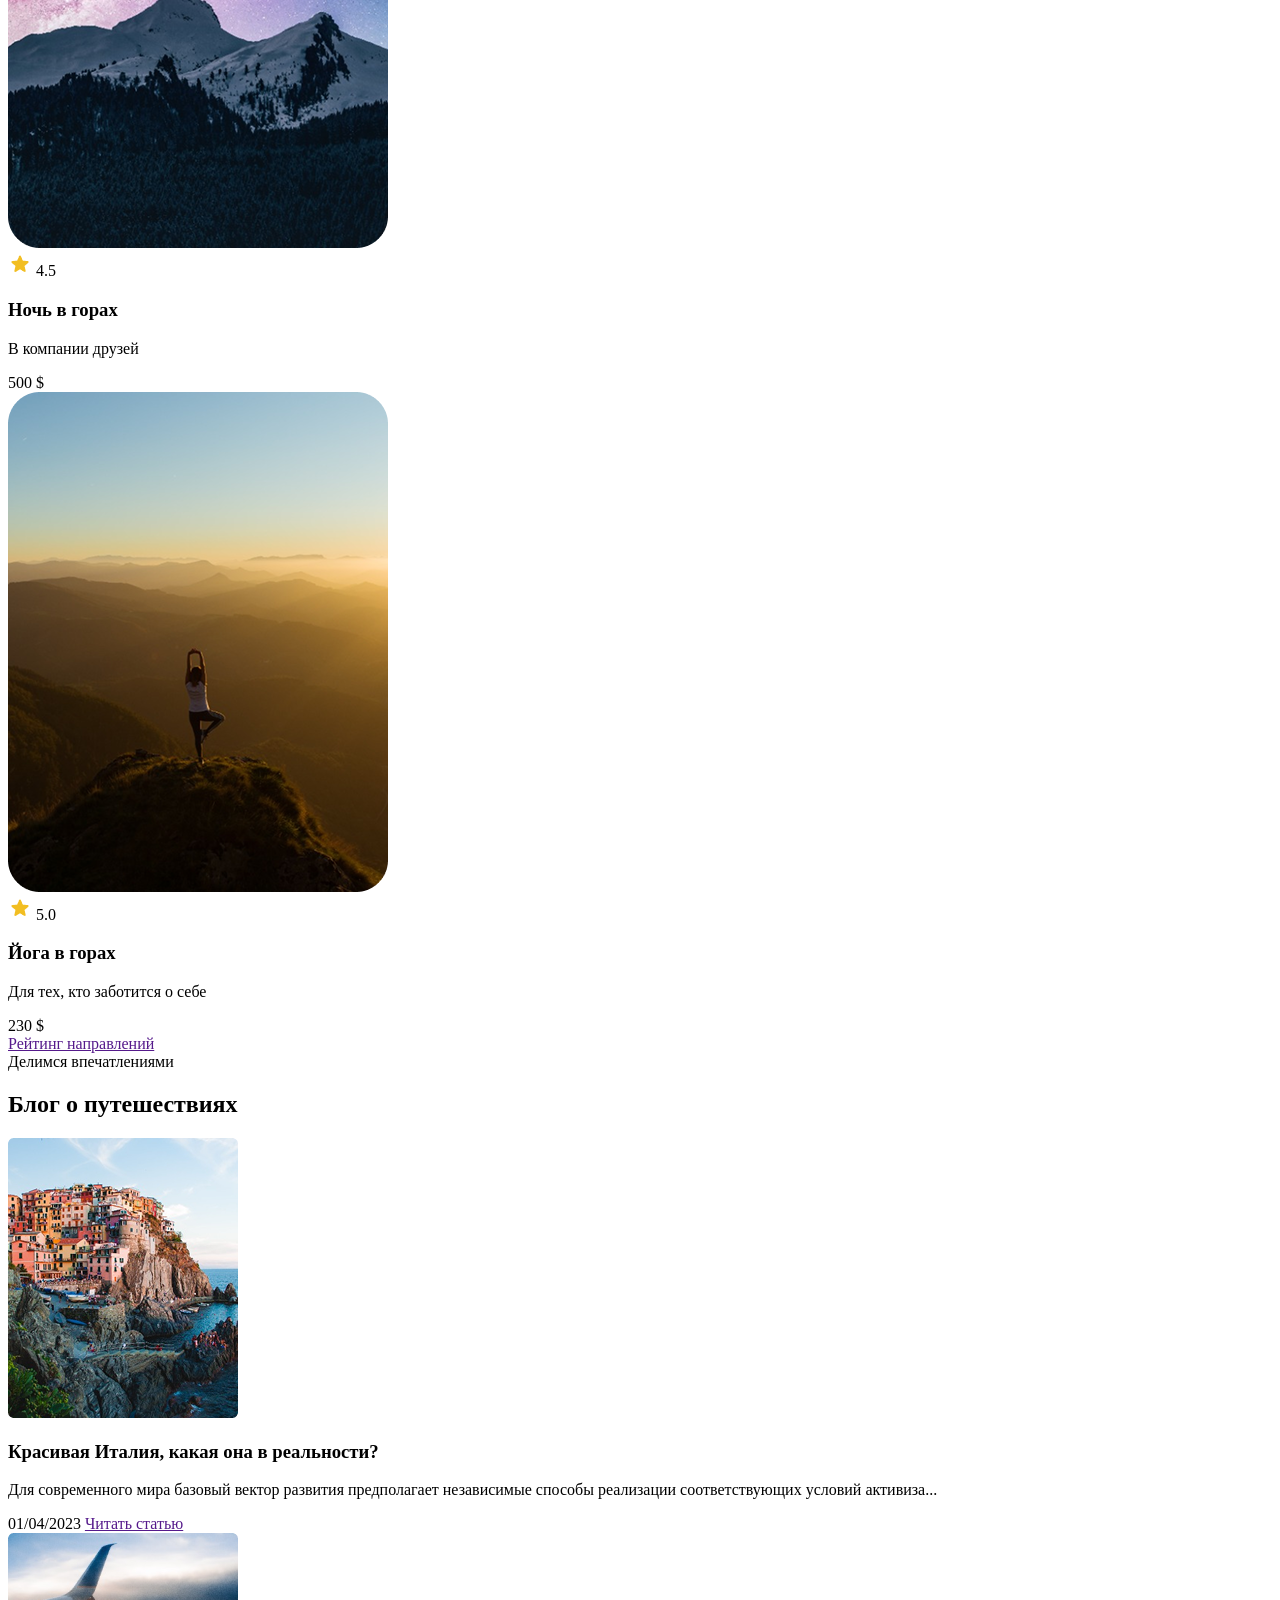
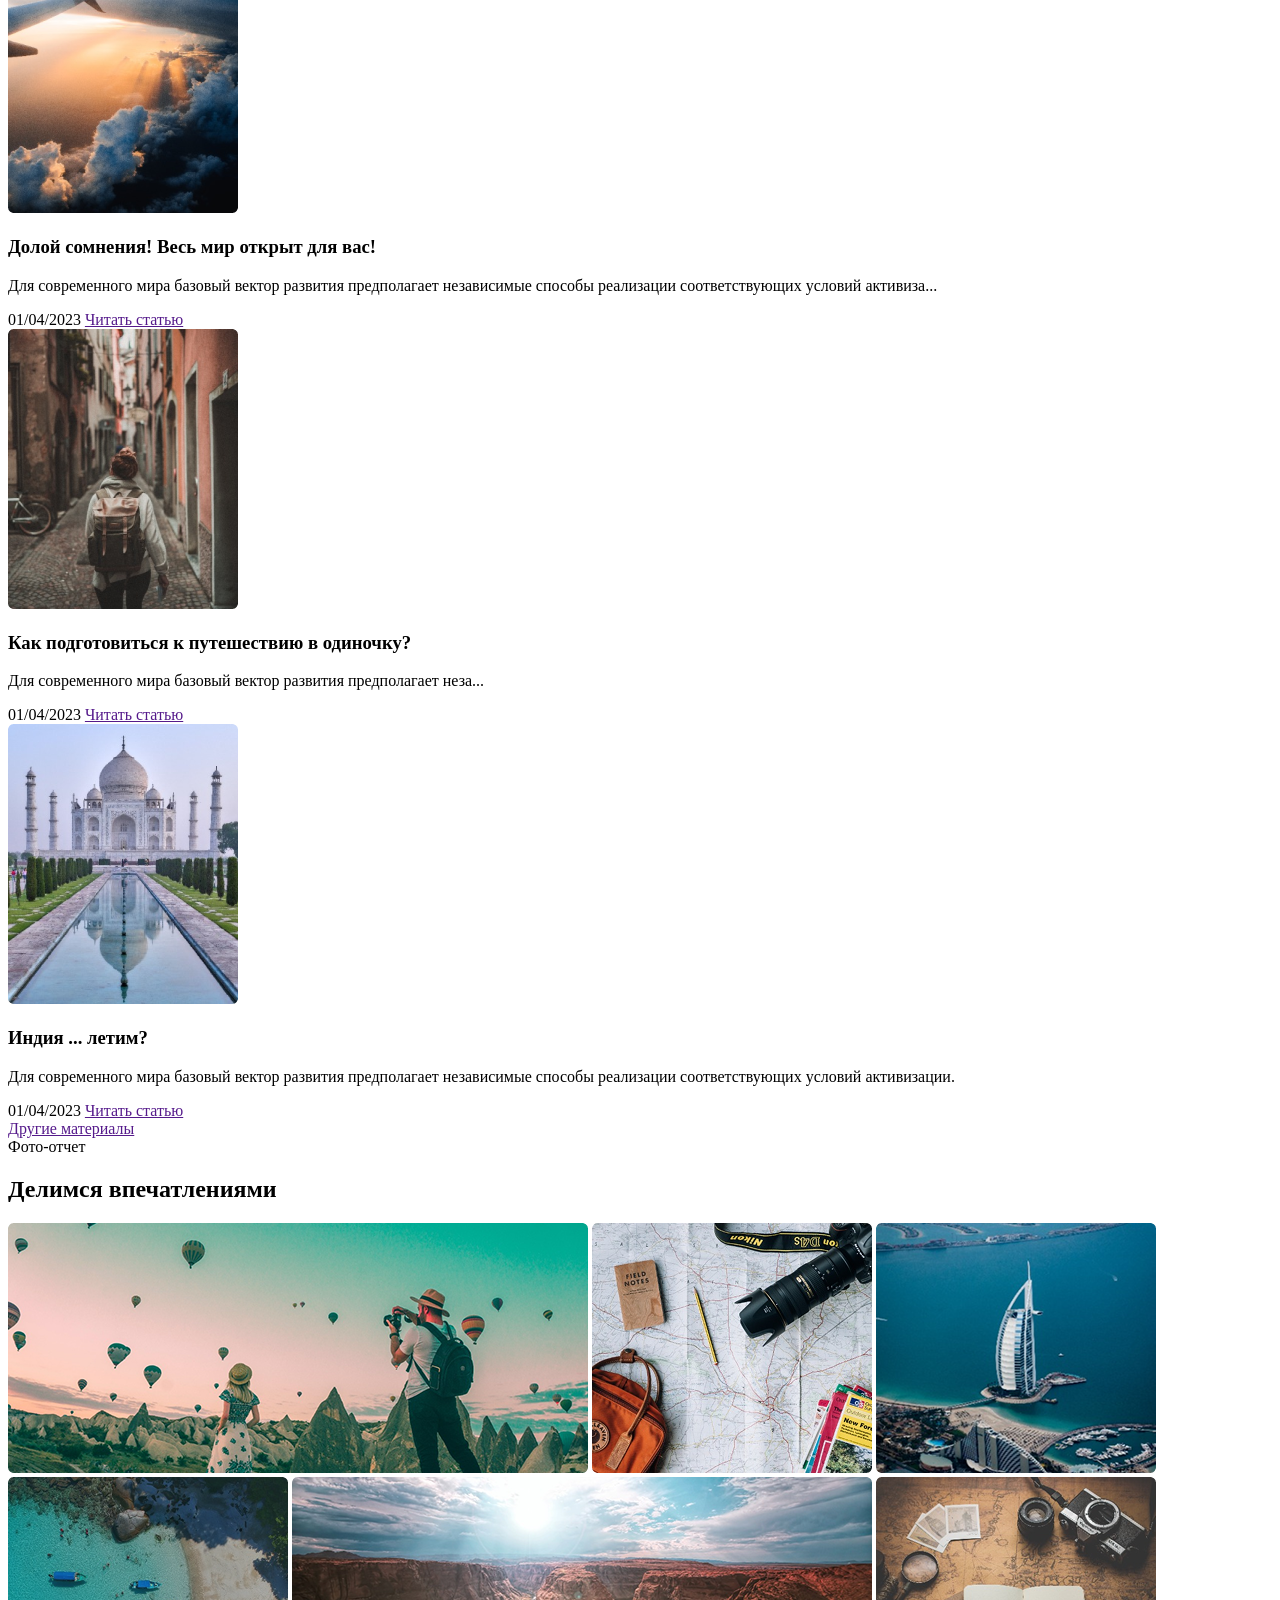
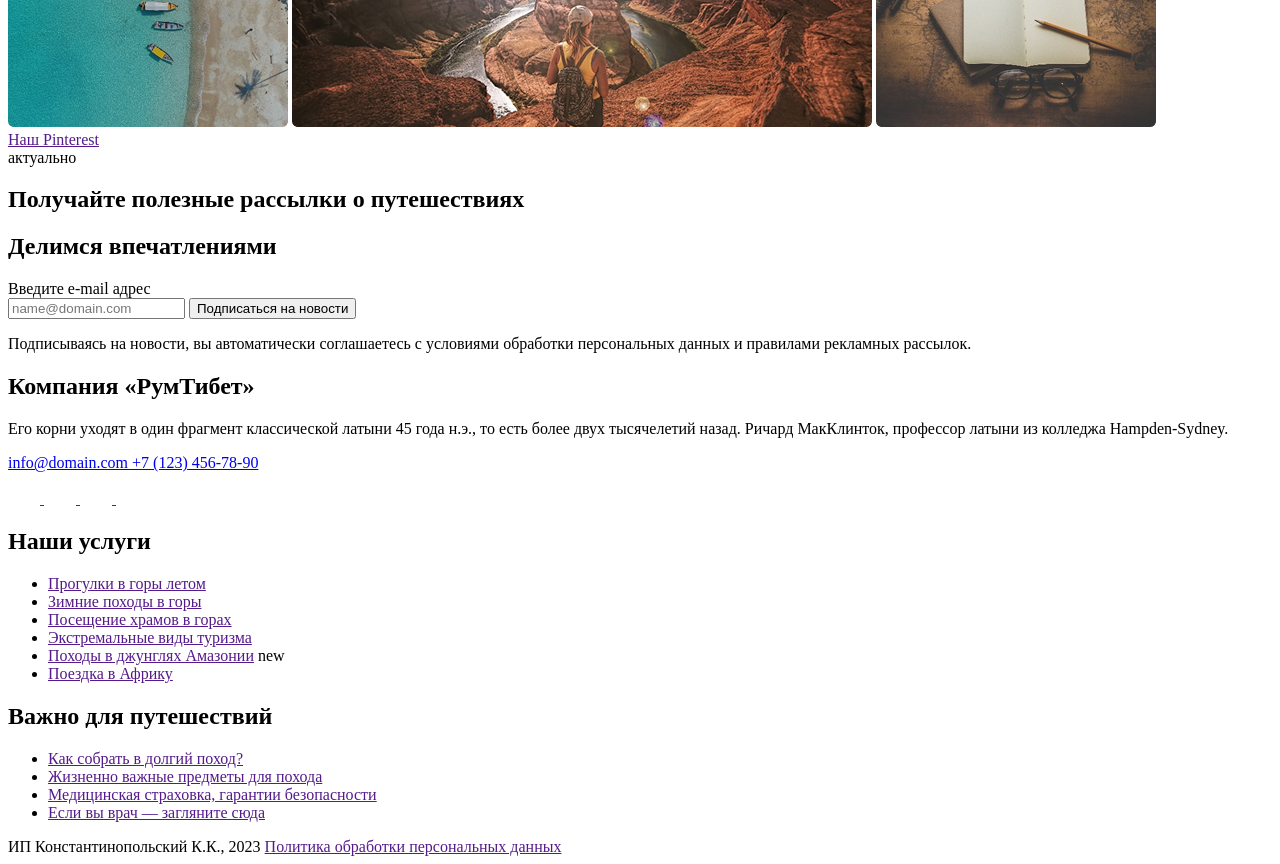
==== commit 54f194ed: "Add files via upload" ====
--- a/final/index.html
+++ b/final/index.html
@@ -1,330 +1,552 @@
 <!DOCTYPE html>
-<html lang="ru">
+<html lang="en">
+
 <head>
-  <meta charset="UTF-8">
-  <meta name="viewport" content="width=device-width, initial-scale=1.0">
-  <title>РумТибет</title>
-  <link rel="stylesheet" href="style.css">
+    <meta charset="UTF-8">
+    <meta name="viewport" content="width=device-width, initial-scale=1.0">
+    <title>Document</title>
+    <script src="./main.js" defer></script>
+    <link rel="preconnect" href="https://fonts.googleapis.com">
+    <link rel="preconnect" href="https://fonts.gstatic.com" crossorigin>
+    <link
+        href="https://fonts.googleapis.com/css2?family=Jost:ital,wght@0,100..900;1,100..900&family=Nunito+Sans:ital,opsz,wght@0,6..12,200..1000;1,6..12,200..1000&display=swap"
+        rel="stylesheet">
+
+    <link rel="stylesheet" href="../css/style.css">
+    
 </head>
+
 <body>
 
- <!-- header -->
-  <header class="header">
-    <div class="header__container">
-      <a class="header-logo" href="#">
-        <img class="header-logo__img" src="./image/header/ 19 2.png" alt="">
-      </a>
-
-      <nav class="header__nav">
-        <ul class="header__nav-list">
-          <li><a class="header__nav-link" href="#hero">Главная</a></li>
-          <li><a class="header__nav-link" href="#about">Про гида</a></li>
-          <li><a class="header__nav-link" href="#programs">Программа тура</a></li>
-          <li><a class="header__nav-link" href="#directions">Стоимость</a></li>
-          <li><a class="header__nav-link" href="#blog">Блог</a></li>
-          <li><a class="header__nav-link" href="#footer">Контакты</a></li>
-        </ul>
-        <a href="#" class="header__button">Консультация</a>
-      </nav>
+    <div class="screen-cover">
+        <header class="nav-panel">
+            <div class="layout nav-panel__wrap">
+                <div class="nav-panel__brand">
+                    <a href="#">
+                        <img src="./image/header/Group 19 2.png" alt="">
+                    </a>
+                </div>
+
+                <button class="nav-panel__hamburger" type="button" aria-expanded="false" aria-controls="nav-menu">
+                    <img src="./image/header/burger.svg" alt="">
+                </button>
+
+                <div class="nav-panel__menu" id="nav-menu">
+                    <nav class="nav-panel__links">
+                        <a href="#hero" class="nav-panel__item">Главная</a>
+                        <a href="" class="nav-panel__item">Про гида</a>
+                        <a href="#about" class="nav-panel__item">Программа тура</a>
+                        <a href="#offer" class="nav-panel__item">Стоимость</a>
+                        <a href="#blog" class="nav-panel__item">Блог</a>
+                        <a href="#contact" class="nav-panel__item">Контакты</a>
+                    </nav>
+
+                    <a href="" class="action-btn nav-panel__cta">Консультация</a>
+                </div>
+            </div>
+        </header>
+
+        <section id="hero" class="cover">
+            <div class="layout cover__wrap">
+                <h1 class="cover__heading">
+                    Насладись прогулкой в горах
+                    с командой единомышленников
+                </h1>
+
+                <div class="cover__search">
+                    <div class="search-block">
+                        <div class="search-block__select">
+                            <span>Локация для тура</span>
+                            <img src="./image/header/image.png" alt="">
+                        </div>
+                        <span class="search-block__hint">выберите из списка</span>
+                    </div>
+
+                    <div class="search-block">
+                        <div class="search-block__date">
+                            <input type="date" class="search-block__input">
+                        </div>
+                        <span class="search-block__hint">укажите диапазон</span>
+                    </div>
+
+                    <div class="search-block">
+                        <div class="search-block__select">
+                            <span>Участники</span>
+                            <img src="./image/header/image.png" alt="">
+                        </div>
+                        <span class="search-block__hint">минимум 4 человека</span>
+                    </div>
+
+                    <button class="search-block__submit" type="button">
+                        Найти программу
+                    </button>
+                </div>
+            </div>
+        </section>
     </div>
-  </header>
-
-  <main>
-    <!-- hero -->
-    <section class="hero" id="hero">
-      <div class="hero__container">
-        <h1 class="hero__title">Насладись прогулкой в горах<br>с командой единомышленников</h1>
-        
-        <!-- form -->
-      <form class="hero__form">
-  <div class="hero__form-group">
-    <div class="hero__form-wrapper">
-      <select class="hero__form-select">
-        <option value="" disabled selected hidden>Локация для тура</option>
-      </select>
-    </div>
-    <span class="hero__form-hint">выберите из списка</span>
-  </div>
-  
-  <div class="hero__form-group">
-    <div class="hero__form-wrapper">
-      <input type="text" class="hero__form-input" placeholder="Дата похода">
-      <img class="hero__form-icon" src="./image/hero/formkit_date.png">
-    </div>
-    <span class="hero__form-hint">укажите диапазон</span>
-  </div>
-  
-  <div class="hero__form-group">
-    <div class="hero__form-wrapper">
-      <select class="hero__form-select">
-        <option value="" disabled selected hidden>Участники</option>
-      </select>
-    </div>
-    <span class="hero__form-hint">минимум 4 человека</span>
-  </div>
-  
-  <button type="button" class="hero__form-button">Найти программу</button>
-</form>
-      </div>
-    </section>
-
-    <!--about --> 
-<section class="about" id="about">
-  <div class="about__container">
-    <div class="about__images">
-      <img src="./image/about/Rectangle 5.png" alt="Горы" class="about__img-back">
-      
-      <div class="about__img-front-wrapper">
-        <img src="./image/about/Rectangle 4.png" alt="Домик" class="about__img-front">
-        <div class="about__play">
-          <img src="./image/about/Group 2.png" alt="Play">
+
+    <main>
+        <section id="about" class="story">
+            <div class="layout story__wrap">
+
+                <div class="story__visual">
+                    <img class="story__img story__img_bg" src="./image/about/Rectangle 5.png" alt="">
+                     <div class="story__img-main-wrapper">
+                    <img class="story__img story__img_main" src="./image/about/Rectangle 4.png" alt="">
+                    <div class="story__play">
+                       <img src="./image/about/Group 2.png" alt="Play">
+                    </div>
+                  </div>
+                </div>
+
+                <div class="story__text">
+                    <div class="story__intro">
+                        <span class="caption story__caption">О нашем походе</span>
+                        <h2 class="heading story__heading">
+                            Исследуйте все горные массивы мира вместе с нами
+                        </h2>
+                    </div>
+
+                    <p class="story__desc">
+                        Его корни уходят в один фрагмент классической латыни 45 года
+                        н.э., то есть более двух тысячелетий назад. Ричард МакКлинток,
+                        профессор латыни из колледжа Hampden-Sydney, штат
+                        Вирджиния, взял одно из самых странных слов в Lorem Ipsum,
+                        "consectetur" и занялся его поисками в классической латинской
+                        литературе.
+                    </p>
+
+                    <a href="" class="action-btn story__action">
+                        Программа тура
+                    </a>
+                </div>
+
+            </div>
+        </section>
+
+        <section id="offer" class="features">
+            <div class="layout features__wrap">
+
+                <div class="features__info">
+                    <div class="features__intro">
+                        <span class="caption features__caption">Наше предложение</span>
+                        <h2 class="heading features__heading">Лучшие программы для тебя</h2>
+                    </div>
+
+                    <p class="features__desc">
+                        Его корни уходят в один фрагмент классической латыни 45 года
+                        н.э., то есть более двух тысячелетий назад. Ричард МакКлинток,
+                        профессор латыни из колледжа.
+                    </p>
+
+                    <div class="features__list">
+
+                        <div class="feature-item">
+                            <div class="feature-item__icon-wrap feature-item__icon-wrap_green">
+                                <img src="./image/offer/Group 16.png" alt="">
+                            </div>
+
+                            <div class="feature-item__body">
+                                <h3 class="feature-item__title">Опытный гид</h3>
+                                <p class="feature-item__desc">
+                                    Для современного мира базовый вектор развития предполагает
+                                    независимые способы реализации соответствующих условий активизации.
+                                </p>
+                            </div>
+                        </div>
+
+                        <div class="feature-item">
+                            <div class="feature-item__icon-wrap feature-item__icon-wrap_blue">
+                                <img src="./image/offer/Group 17.png" alt="">
+                            </div>
+
+                            <div class="feature-item__body">
+                                <h3 class="feature-item__title">Безопасный поход</h3>
+                                <p class="feature-item__desc">
+                                    Для современного мира базовый вектор развития предполагает
+                                    независимые способы реализации соответствующих условий активизации.
+                                </p>
+                            </div>
+                        </div>
+
+                        <div class="feature-item">
+                            <div class="feature-item__icon-wrap feature-item__icon-wrap_yellow">
+                                <img src="./image/offer/Group 18.png" alt="">
+                            </div>
+
+                            <div class="feature-item__body">
+                                <h3 class="feature-item__title">Лояльные цены</h3>
+                                <p class="feature-item__desc">
+                                    Для современного мира базовый вектор развития предполагает
+                                    независимые способы реализации соответствующих условий активизации.
+                                </p>
+                            </div>
+                        </div>
+
+                    </div>
+
+                    <a href="" class="action-btn features__action">
+                        Стоимость программ
+                    </a>
+                </div>
+
+                <div class="features__gallery">
+                    <img src="./image/offer/Rectangle 8.png" alt="">
+                    <img src="./image/offer/Rectangle 9.png" alt="">
+                    <img src="./image/offer/Rectangle 10.png" alt="">
+                    <img src="./image/offer/Rectangle 11.png" alt="">
+                </div>
+
+            </div>
+        </section>
+
+        <section class="places">
+            <div class="layout places__wrap">
+
+                <div class="places__intro">
+                    <span class="caption places__caption">По версии отдыхающих</span>
+                    <h2 class="heading places__heading">Популярные направления</h2>
+                </div>
+
+                <div class="places__grid">
+
+                    <div class="place-tile">
+                        <img src="./image/destination/фоновое изображение.png" alt="" class="place-tile__img">
+
+                        <div class="place-tile__badge">
+                            <img src="./image/destination/ic_round-star.png" alt="" class="place-tile__star">
+                            <span>4.9</span>
+                        </div>
+
+                        <div class="place-tile__footer">
+                            <div class="place-tile__info">
+                                <h3 class="place-tile__name">Озеро возле гор</h3>
+                                <p class="place-tile__sub">Романтическое приключение</p>
+                            </div>
+
+                            <span class="place-tile__cost">480 $</span>
+                        </div>
+                    </div>
+
+                    <div class="place-tile">
+                        <img src="./image/destination/фоновое изображение (1).png" alt="" class="place-tile__img">
+
+                        <div class="place-tile__badge">
+                            <img src="./image/destination/ic_round-star.png" alt="" class="place-tile__star">
+                            <span>4.5</span>
+                        </div>
+
+                        <div class="place-tile__footer">
+                            <div class="place-tile__info">
+                                <h3 class="place-tile__name">Ночь в горах</h3>
+                                <p class="place-tile__sub">В компании друзей</p>
+                            </div>
+
+                            <span class="place-tile__cost">500 $</span>
+                        </div>
+                    </div>
+
+                    <div class="place-tile">
+                        <img src="./image/destination/фоновое изображение (2).png" alt="" class="place-tile__img">
+
+                        <div class="place-tile__badge">
+                            <img src="./image/destination/ic_round-star.png" alt="" class="place-tile__star">
+                            <span>5.0</span>
+                        </div>
+
+                        <div class="place-tile__footer">
+                            <div class="place-tile__info">
+                                <h3 class="place-tile__name">Йога в горах</h3>
+                                <p class="place-tile__sub">Для тех, кто заботится о себе</p>
+                            </div>
+
+                            <span class="place-tile__cost">230 $</span>
+                        </div>
+                    </div>
+
+                </div>
+
+                <a href="" class="action-btn places__action">Рейтинг направлений</a>
+            </div>
+        </section>
+
+        <section id="blog" class="journal">
+            <div class="layout journal__wrap">
+
+                <div class="journal__intro">
+                    <span class="caption journal__caption">Делимся впечатлениями</span>
+                    <h2 class="journal__heading">Блог о путешествиях</h2>
+                </div>
+
+                <div class="journal__list">
+
+                    <article class="post-teaser">
+                        <img src="./image/reviews/Rectangle 19.png" alt="" class="post-teaser__img">
+
+                        <div class="post-teaser__body">
+                            <h3 class="post-teaser__title">
+                                Красивая Италия, какая она в реальности?
+                            </h3>
+
+                            <p class="post-teaser__desc">
+                                Для современного мира базовый вектор развития предполагает независимые
+                                способы реализации соответствующих условий активиза...
+                            </p>
+
+                            <div class="post-teaser__meta">
+                                <span class="post-teaser__date">01/04/2023</span>
+                                <a href="" class="post-teaser__link">Читать статью</a>
+                            </div>
+                        </div>
+                    </article>
+
+                    <article class="post-teaser">
+                        <img src="./image/reviews/Rectangle 19 (1).png" alt="" class="post-teaser__img">
+
+                        <div class="post-teaser__body">
+                            <h3 class="post-teaser__title">
+                                Долой сомнения! Весь мир открыт для вас!
+                            </h3>
+
+                            <p class="post-teaser__desc">
+                                Для современного мира базовый вектор развития предполагает независимые
+                                способы реализации соответствующих условий активиза...
+                            </p>
+
+                            <div class="post-teaser__meta">
+                                <span class="post-teaser__date">01/04/2023</span>
+                                <a href="" class="post-teaser__link">Читать статью</a>
+                            </div>
+                        </div>
+                    </article>
+
+                    <article class="post-teaser">
+                        <img src="./image/reviews/Rectangle 19 (2).png" alt="" class="post-teaser__img">
+
+                        <div class="post-teaser__body">
+                            <h3 class="post-teaser__title">
+                                Как подготовиться к путешествию в одиночку?
+                            </h3>
+
+                            <p class="post-teaser__desc">
+                                Для современного мира базовый вектор развития предполагает неза...
+                            </p>
+
+                            <div class="post-teaser__meta">
+                                <span class="post-teaser__date">01/04/2023</span>
+                                <a href="" class="post-teaser__link">Читать статью</a>
+                            </div>
+                        </div>
+                    </article>
+
+                    <article class="post-teaser">
+                        <img src="./image/reviews/Rectangle 19 (3).png" alt="" class="post-teaser__img">
+
+                        <div class="post-teaser__body">
+                            <h3 class="post-teaser__title">Индия ... летим?</h3>
+
+                            <p class="post-teaser__desc">
+                                Для современного мира базовый вектор развития предполагает независимые
+                                способы реализации соответствующих условий активизации.
+                            </p>
+
+                            <div class="post-teaser__meta">
+                                <span class="post-teaser__date">01/04/2023</span>
+                                <a href="" class="post-teaser__link">Читать статью</a>
+                            </div>
+                        </div>
+                    </article>
+
+                </div>
+
+                <a href="" class="action-btn journal__action">Другие материалы</a>
+            </div>
+        </section>
+
+        <section class="photo-grid">
+            <div class="layout photo-grid__wrap">
+
+                <div class="photo-grid__intro">
+                    <span class="caption photo-grid__caption">Фото-отчет</span>
+                    <h2 class="heading photo-grid__heading">Делимся впечатлениями</h2>
+                </div>
+
+                <div class="photo-grid__box">
+                    <div class="photo-grid__list">
+
+                        <img src="./image/impressions/Rectangle 20.png" alt="" class="photo-grid__item">
+                        <img src="./image/impressions/Rectangle 21.png" alt="" class="photo-grid__item">
+                        <img src="./image/impressions/Rectangle 22.png" alt="" class="photo-grid__item">
+                        <img src="./image/impressions/Rectangle 24.png" alt="" class="photo-grid__item">
+                        <img src="./image/impressions/Rectangle 23.png" alt="" class="photo-grid__item">
+                        <img src="./image/impressions/Rectangle 25.png" alt="" class="photo-grid__item">
+
+                    </div>
+                </div>
+
+                <a href="" class="action-btn photo-grid__action">Наш Pinterest</a>
+            </div>
+        </section>
+
+        <section class="mailing">
+            <div class="layout mailing__wrap">
+
+                <div class="mailing__intro">
+                    <span class="caption mailing__caption">актуально</span>
+                    <h2 class="heading mailing__heading">
+                        Получайте полезные рассылки о путешествиях
+                    </h2>
+                    <h2 class="heading mailing__heading_mobile">
+                        Делимся впечатлениями
+                    </h2>
+                </div>
+
+                <form class="mailing__form">
+
+                    <label class="mailing__label" for="email">
+                        Введите e-mail адрес
+                    </label>
+
+                    <div class="mailing__field">
+                        <input class="mailing__input" type="email" id="email" name="email"
+                            placeholder="name@domain.com" required>
+
+                        <button type="submit" class="action-btn mailing__submit">
+                            Подписаться на новости
+                        </button>
+                    </div>
+
+                    <p class="mailing__note">
+                        Подписываясь на новости, вы автоматически соглашаетесь с
+                        <span>условиями обработки персональных данных</span>
+                        и <span>правилами рекламных рассылок</span>.
+                    </p>
+
+                </form>
+            </div>
+        </section>
+    </main>
+
+    <footer id="contact" class="site-bottom">
+        <div class="layout site-bottom__wrap">
+
+            <div class="site-bottom__info">
+
+                <h2 class="site-bottom__heading">Компания «РумТибет»</h2>
+
+                <p class="site-bottom__desc">
+                    Его корни уходят в один фрагмент классической латыни 45 года
+                    н.э., то есть более двух тысячелетий назад. Ричард МакКлинток,
+                    профессор латыни из колледжа Hampden-Sydney.
+                </p>
+
+                <div class="site-bottom__contacts">
+                    <a href="mailto:info@domain.com" class="site-bottom__contact">
+                        info@domain.com
+                    </a>
+                    <a href="tel:+71234567890" class="site-bottom__contact">
+                        +7 (123) 456-78-90
+                    </a>
+                </div>
+
+                <div class="site-bottom__socials">
+
+                    <a href="" class="site-bottom__social">
+                        <img src="./image/footer/ic_baseline-telegram.png" alt="Telegram">
+                    </a>
+
+                    <a href="" class="site-bottom__social">
+                        <img src="./image/footer/entypo-social_vk-with-circle.png" alt="ВКонтакте">
+                    </a>
+
+                    <a href="" class="site-bottom__social">
+                        <img src="./image/footer/mdi_pinterest.png" alt="Pinterest">
+                    </a>
+
+                    <a href="" class="site-bottom__social">
+                        <img src="./image/footer/mdi_skype.png" alt="Skype">
+                    </a>
+
+                </div>
+            </div>
+
+            <div class="site-bottom__nav">
+
+                <div class="site-bottom__col">
+
+                    <h2 class="site-bottom__heading">Наши услуги</h2>
+
+                    <ul class="site-bottom__list">
+                        <li class="site-bottom__item">
+                            <a href="" class="site-bottom__link">Прогулки в горы летом</a>
+                        </li>
+
+                        <li class="site-bottom__item">
+                            <a href="" class="site-bottom__link">Зимние походы в горы</a>
+                        </li>
+
+                        <li class="site-bottom__item">
+                            <a href="" class="site-bottom__link">Посещение храмов в горах</a>
+                        </li>
+
+                        <li class="site-bottom__item">
+                            <a href="" class="site-bottom__link">Экстремальные виды туризма</a>
+                        </li>
+
+                        <li class="site-bottom__item">
+                            <a href="" class="site-bottom__link">Походы в джунглях Амазонии</a>
+                            <span class="site-bottom__tag">new</span>
+                        </li>
+
+                        <li class="site-bottom__item">
+                            <a href="" class="site-bottom__link">Поездка в Африку</a>
+                        </li>
+                    </ul>
+
+                </div>
+
+                <div class="site-bottom__col">
+
+                    <h2 class="site-bottom__heading">Важно для путешествий</h2>
+
+                    <ul class="site-bottom__list">
+                        <li class="site-bottom__item">
+                            <a href="" class="site-bottom__link">Как собрать в долгий поход?</a>
+                        </li>
+
+                        <li class="site-bottom__item">
+                            <a href="" class="site-bottom__link">Жизненно важные предметы для похода</a>
+                        </li>
+
+                        <li class="site-bottom__item">
+                            <a href="" class="site-bottom__link">Медицинская страховка, гарантии безопасности</a>
+                        </li>
+
+                        <li class="site-bottom__item">
+                            <a href="" class="site-bottom__link">Если вы врач — загляните сюда</a>
+                        </li>
+                    </ul>
+
+                </div>
+
+            </div>
         </div>
-      </div>
-    </div>
-
-    <div class="about__content">
-      <span class="about__subtitle">о нашем походе</span>
-      <h2 class="about__title">Исследуйте все горные массивы мира вместе с нами</h2>
-      <p class="about__text">Его корни уходят в один фрагмент классической латыни 45 года н.э., то есть более двух тысячелетий назад. Ричард МакКлинток, профессор латыни из колледжа Hampden-Sydney, штат Вирджиния, взял одно из самых странных слов в Lorem Ipsum, "consectetur" и занялся его поисками в классической латинской литературе.</p>
-      <a href="#" class="about__button">Программа тура</a>
-    </div>
-    
-  </div>
-</section>
-
-    <!--  programs  -->
-<section class="programs" id="programs">
-  <div class="programs__container">
-    <div class="programs__content">
-      <span class="programs__subtitle">наше предложение</span>
-      <h2 class="programs__title">Лучшие программы для тебя</h2>
-      
-      <p class="programs__desc">
-        Его корни уходят в один фрагмент классической латыни 45 года н.э., то есть более двух тысячелетий назад. Ричард МакКлинток, профессор латыни из колледжа.
-      </p>
-
-      <div class="programs__list">
-        <div class="feature">
-          <img src="./image/programs/Group 16.png" alt="Гид" class="feature__icon">
-          <div class="feature__info">
-            <h3 class="feature__title">Опытный гид</h3>
-            <p class="feature__text">Для современного мира базовый вектор развития предполагает независимые способы реализации соответствующих условий активизации.</p>
-          </div>
+
+        <div class="site-bottom__legacy">
+            <div class="layout site-bottom__legal">
+
+                <span class="site-bottom__copy">
+                    ИП Константинопольский К.К., 2023
+                </span>
+
+                <a href="" class="site-bottom__policy">
+                    Политика обработки персональных данных
+                </a>
+
+            </div>
         </div>
-
-        <div class="feature">
-          <img src="./image/programs/Group 17.png" alt="Безопасность" class="feature__icon">
-          <div class="feature__info">
-            <h3 class="feature__title">Безопасный поход</h3>
-            <p class="feature__text">Для современного мира базовый вектор развития предполагает независимые способы реализации соответствующих условий активизации.</p>
-          </div>
-        </div>
-
-        <div class="feature">
-          <img src="./image/programs/Group 18.png" alt="Цены" class="feature__icon">
-          <div class="feature__info">
-            <h3 class="feature__title">Лояльные цены</h3>
-            <p class="feature__text">Для современного мира базовый вектор развития предполагает независимые способы реализации соответствующих условий активизации.</p>
-          </div>
-        </div>
-      </div>
-
-      <a href="#" class="programs__button">Стоимость программ</a>
-    </div>
-
-    <div class="programs__gallery">
-      <img src="./image/programs/Rectangle 8.png" alt="Программа 1" class="programs__img programs__img_1">
-      <img src="./image/programs/Rectangle 9.png" alt="Программа 2" class="programs__img programs__img_2">
-      <img src="./image/programs/Rectangle 10.png" alt="Программа 3" class="programs__img programs__img_3">
-      <img src="./image/programs/Rectangle 11.png" alt="Программа 4" class="programs__img programs__img_4">
-    </div>
-
-  </div>
-</section>
-
-    <!-- scroll -->
-<section class="directions" id="directions">
-  <div class="directions__container">
-    <span class="directions__subtitle">по версии отдыхающих</span>
-    <h2 class="directions__title">Популярные направления</h2>
-    <div class="directions__grid">
-      <article class="tour-card">
-        <div class="tour-card__image-wrapper">
-          <img src="./image/scroll/фоновое изображение.png" alt="Озеро возле гор" class="tour-card__img">
-          <div class="tour-card__rating">
-            <img src="./image/scroll/ic_round-star.png" alt="Звезда" class="tour-card__star">
-            <span class="tour-card__rating-text">4.9</span>
-          </div>
-          
-          <div class="tour-card__info">
-            <div class="tour-card__text-content">
-              <h3 class="tour-card__title">Озеро возле гор</h3>
-              <p class="tour-card__desc">романтическое приключение</p>
-            </div>
-            <div class="tour-card__price">480 $</div>
-          </div>
-        </div>
-      </article>
-      <article class="tour-card">
-        <div class="tour-card__image-wrapper">
-          <img src="./image/scroll/фоновое изображение (1).png" alt="Ночь в горах" class="tour-card__img">
-          
-          <div class="tour-card__rating">
-            <img src="./image/scroll/ic_round-star.png" alt="Звезда" class="tour-card__star">
-            <span class="tour-card__rating-text">4.5</span>
-          </div>
-          
-          <div class="tour-card__info">
-            <div class="tour-card__text-content">
-              <h3 class="tour-card__title">Ночь в горах</h3>
-              <p class="tour-card__desc">в компании друзей</p>
-            </div>
-            <div class="tour-card__price">500 $</div>
-          </div>
-        </div>
-      </article>
-      <article class="tour-card">
-        <div class="tour-card__image-wrapper">
-          <img src="./image/scroll/фоновое изображение (2).png" alt="Йога в горах" class="tour-card__img">
-          
-          <div class="tour-card__rating">
-            <img src="./image/scroll/ic_round-star.png" alt="Звезда" class="tour-card__star">
-            <span class="tour-card__rating-text">5.0</span>
-          </div>
-          
-          <div class="tour-card__info">
-            <div class="tour-card__text-content">
-              <h3 class="tour-card__title">Йога в горах</h3>
-              <p class="tour-card__desc">для тех, кто заботится о себе</p>
-            </div>
-            <div class="tour-card__price">230 $</div>
-          </div>
-        </div>
-      </article>
-
-    </div>
-
-    <a href="#" class="directions__button">Рейтинг направлений</a>
-  </div>
-</section>
-
-    <!-- blog -->
-    <section class="blog" id="blog">
-      <div class="blog__container">
-        <span class="blog__subtitle">делимся впечатлениями</span>
-        <h2 class="blog__title">Блог о путешествиях</h2>
-        
-        <div class="blog__grid">
-          <article class="blog__card">
-            <img src="https://images.unsplash.com/photo-1516483638261-f4085ee6b6ce?q=80&w=400&auto=format&fit=crop" alt="Италия" class="blog__img">
-            <div class="blog__content">
-              <h3 class="blog__card-title">Красивая Италия, какая она в реальности?</h3>
-              <p class="blog__card-text">Для современного мира базовый вектор развития предполагает независимые способы реализации соответствующих условий активизации.</p>
-              <div class="blog__footer">
-                <span class="blog__date">01/04/2023</span>
-                <a href="#" class="blog__link">читать статью</a>
-              </div>
-            </div>
-          </article>
-          <article class="blog__card">
-            <img src="https://images.unsplash.com/photo-1542259009477-d625272157b7?q=80&w=400&auto=format&fit=crop" alt="Самолет" class="blog__img">
-            <div class="blog__content">
-              <h3 class="blog__card-title">Долой сомнения! Весь мир открыт для вас!</h3>
-              <p class="blog__card-text">Для современного мира базовый вектор развития предполагает независимые способы реализации соответствующих условий активизации.</p>
-              <div class="blog__footer">
-                <span class="blog__date">01/04/2023</span>
-                <a href="#" class="blog__link">читать статью</a>
-              </div>
-            </div>
-          </article>
-        </div>
-        <a href="#" class="blog__button">Другие материалы</a>
-      </div>
-    </section>
-
-    <!-- gallery -->
-    <section class="gallery">
-      <div class="gallery__container">
-        <span class="gallery__subtitle">фото-отчет</span>
-        <h2 class="gallery__title">Делимся впечатлениями</h2>
-        
-        <div class="gallery__slider">
-          <img src="https://images.unsplash.com/photo-1506744038136-46273834b3fb?q=80&w=400&auto=format&fit=crop" alt="Фото 1" class="gallery__img">
-          <img src="https://images.unsplash.com/photo-1519681393784-d120267933ba?q=80&w=400&auto=format&fit=crop" alt="Фото 2" class="gallery__img">
-          <img src="https://images.unsplash.com/photo-1454496522488-7a8e488e8606?q=80&w=400&auto=format&fit=crop" alt="Фото 3" class="gallery__img">
-          <img src="https://images.unsplash.com/photo-1476610182048-b716b8518aae?q=80&w=400&auto=format&fit=crop" alt="Фото 4" class="gallery__img">
-          <img src="https://images.unsplash.com/photo-1464822759023-fed622ff2c3b?q=80&w=400&auto=format&fit=crop" alt="Фото 5" class="gallery__img">
-        </div>
-        <a href="#" class="gallery__button">Наш pinterest</a>
-      </div>
-    </section>
-
-    <!-- subscribe -->
-    <section class="subscribe">
-      <div class="subscribe__container">
-        <div class="subscribe__info">
-          <span class="subscribe__subtitle">актуально</span>
-          <h2 class="subscribe__title">Получайте полезные <br> рассылки о путешествиях</h2>
-        </div>
-        <form class="subscribe__form">
-          <label class="subscribe__label" for="email">Введите e-mail адрес</label>
-          <div class="subscribe__input-group">
-            <input type="email" id="email" class="subscribe__input" placeholder="name@domain.com">
-            <button type="submit" class="subscribe__button">Подписаться на новости</button>
-          </div>
-          <p class="subscribe__agree">подписываясь на новости, вы автоматически соглашаетесь с условиями обработки персональных данных и правилами рекламных рассылок</p>
-        </form>
-      </div>
-    </section>
-  </main>
-
-  <!--footer -->
-  <footer class="footer " id="footer">
-    <div class="footer__container">
-      <div class="footer__grid">
-        <div class="footer__company">
-          <h3 class="footer__title">Компания «РумТибет»</h3>
-          <p class="footer__text">Его корни уходят в один фрагмент классической латыни 45 года н.э., то есть более двух тысячелетий назад. Ричард МакКлинток.</p>
-          <div class="footer__contact">
-            <a href="mailto:info@domain.com">info@domain.com</a>
-            <a href="tel:+71234567890">+7 (123) 456-78-90</a>
-          </div>
-          <div class="footer__socials">
-            <a href="#" class="footer__social-link">✈</a>
-            <a href="#" class="footer__social-link">VK</a>
-            <a href="#" class="footer__social-link">P</a>
-          </div>
-        </div>
-
-        <div class="footer__services">
-          <h3 class="footer__title">Наши услуги</h3>
-          <ul class="footer__list">
-            <li><a href="#" class="footer__link">Прогулки в горы летом</a></li>
-            <li><a href="#" class="footer__link">Зимние походы в горы</a></li>
-            <li><a href="#" class="footer__link footer__link_active">Посещение храмов в горах</a></li>
-            <li><a href="#" class="footer__link">Экстремальные виды туризма</a></li>
-            <li><a href="#" class="footer__link">Походы в джунглях Амазонии <span class="footer__badge">new</span></a></li>
-            <li><a href="#" class="footer__link">Поездка в Африку</a></li>
-          </ul>
-        </div>
-
-        <div class="footer__important">
-          <h3 class="footer__title">Важно для путешествий</h3>
-          <ul class="footer__list">
-            <li><a href="#" class="footer__link">Как собрать в долгий поход?</a></li>
-            <li><a href="#" class="footer__link">Жизненно важные предметы для похода</a></li>
-            <li><a href="#" class="footer__link">Медицинская страховка, гарантии безопасности</a></li>
-            <li><a href="#" class="footer__link">Если вы врач - загляните сюда</a></li>
-          </ul>
-        </div>
-      </div>
-      
-      <div class="footer__bottom">
-        <p class="footer__copyright">ИП Константинопольский К.К., 2023</p>
-        <a href="#" class="footer__policy">Политика обработки персональных данных</a>
-      </div>
-    </div>
-  </footer>
+    </footer>
 
 </body>
+
 </html>
